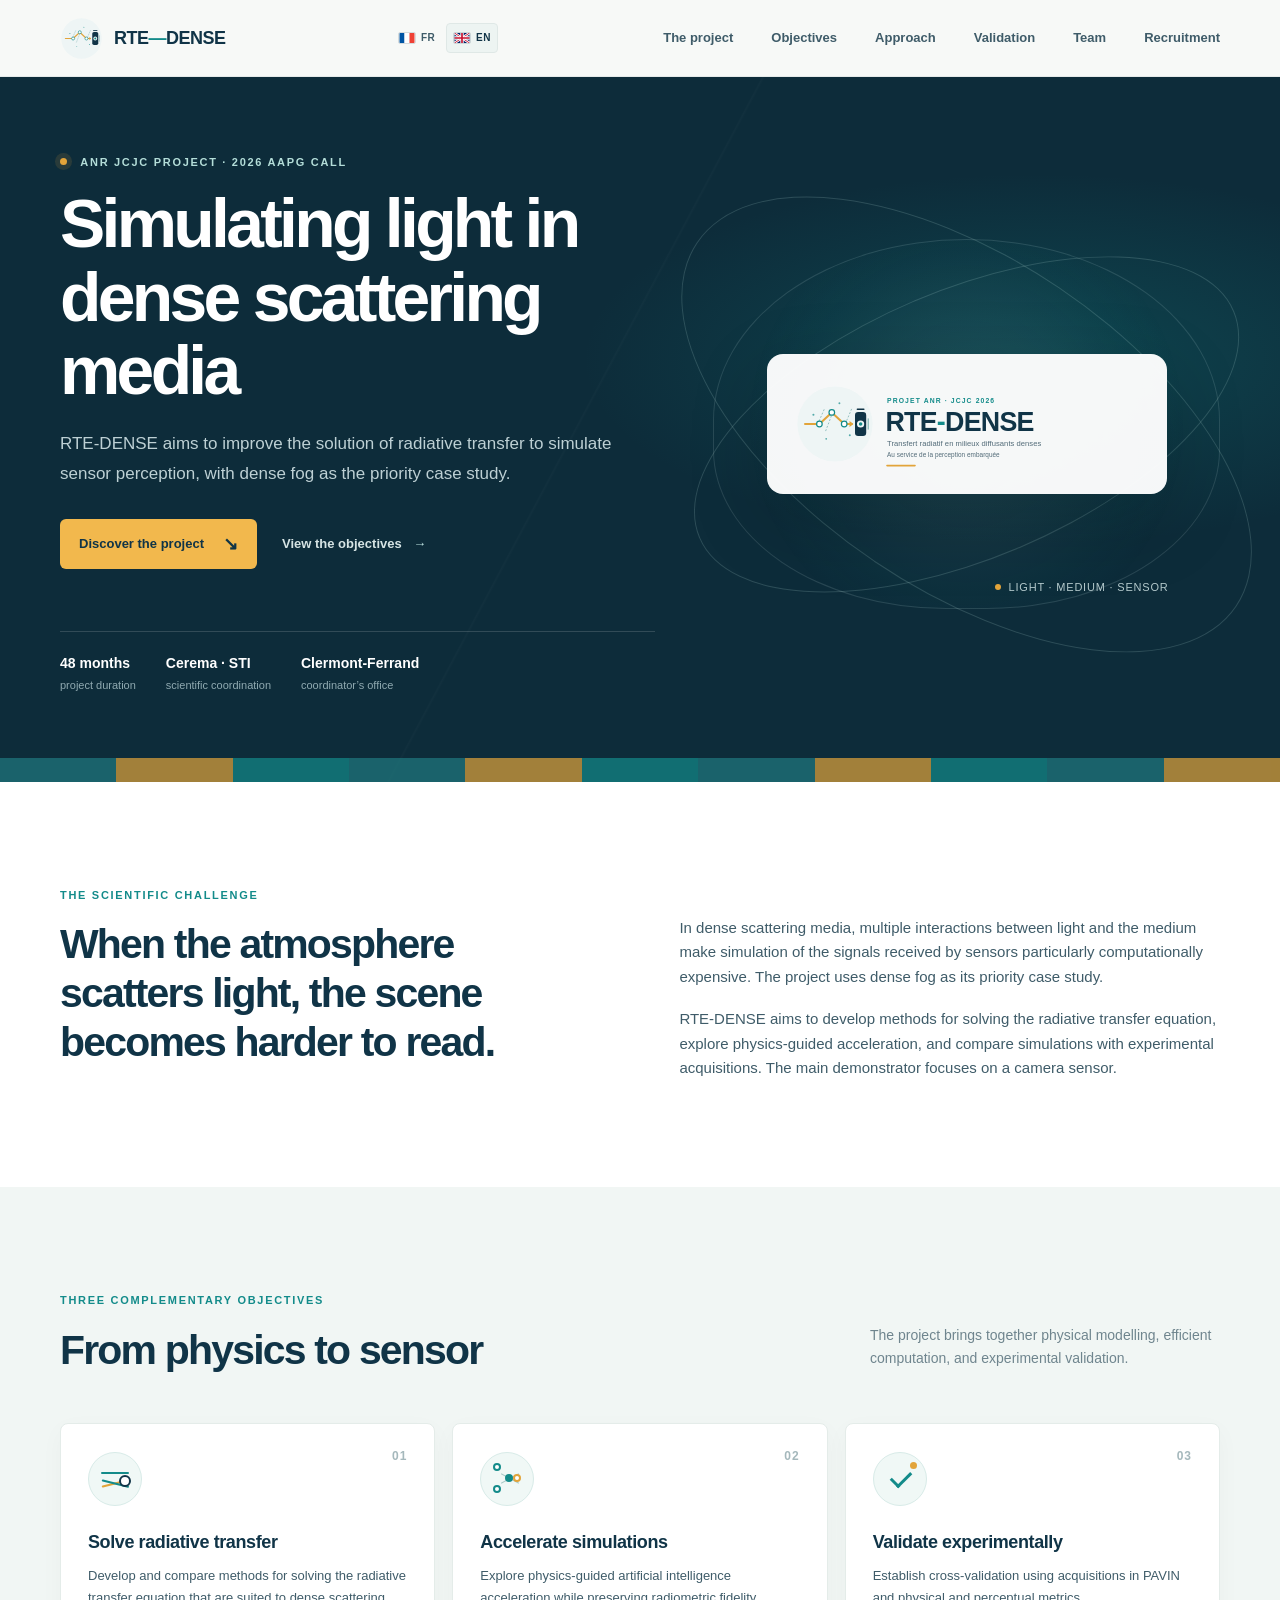
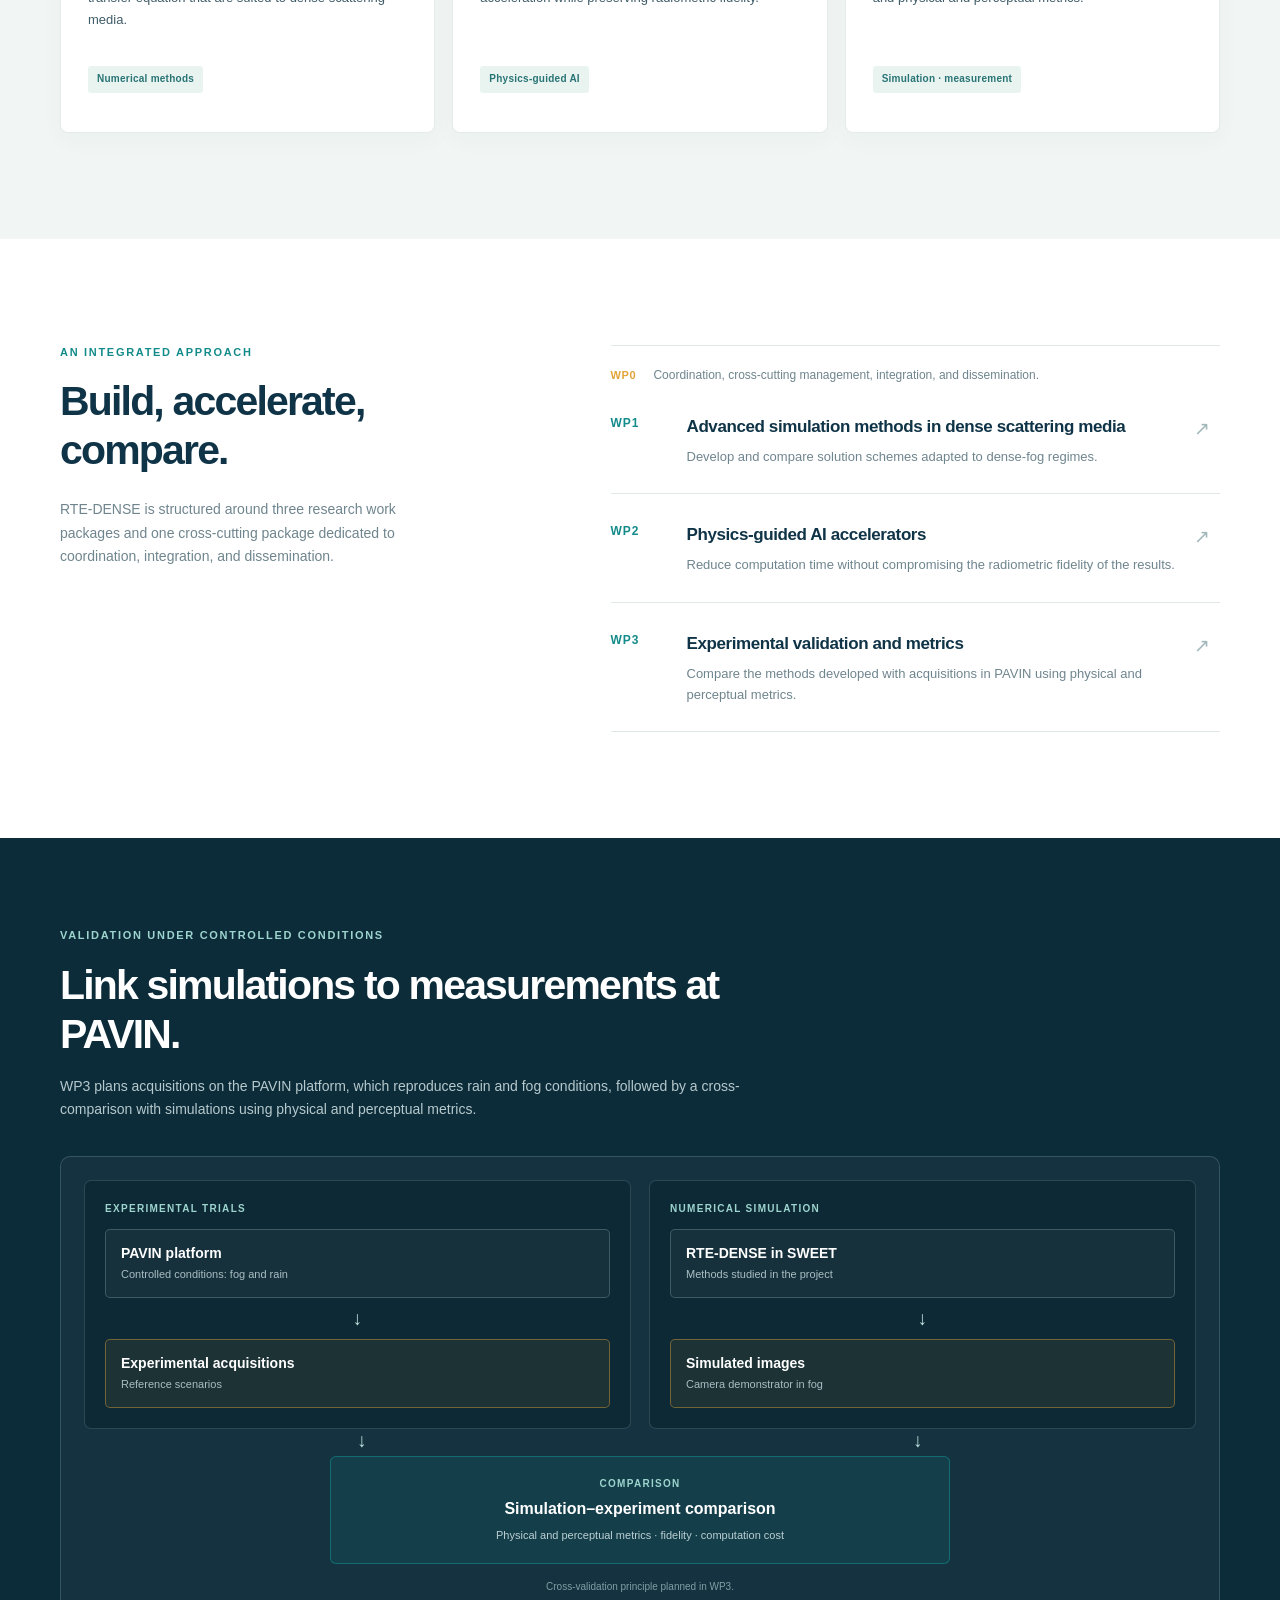
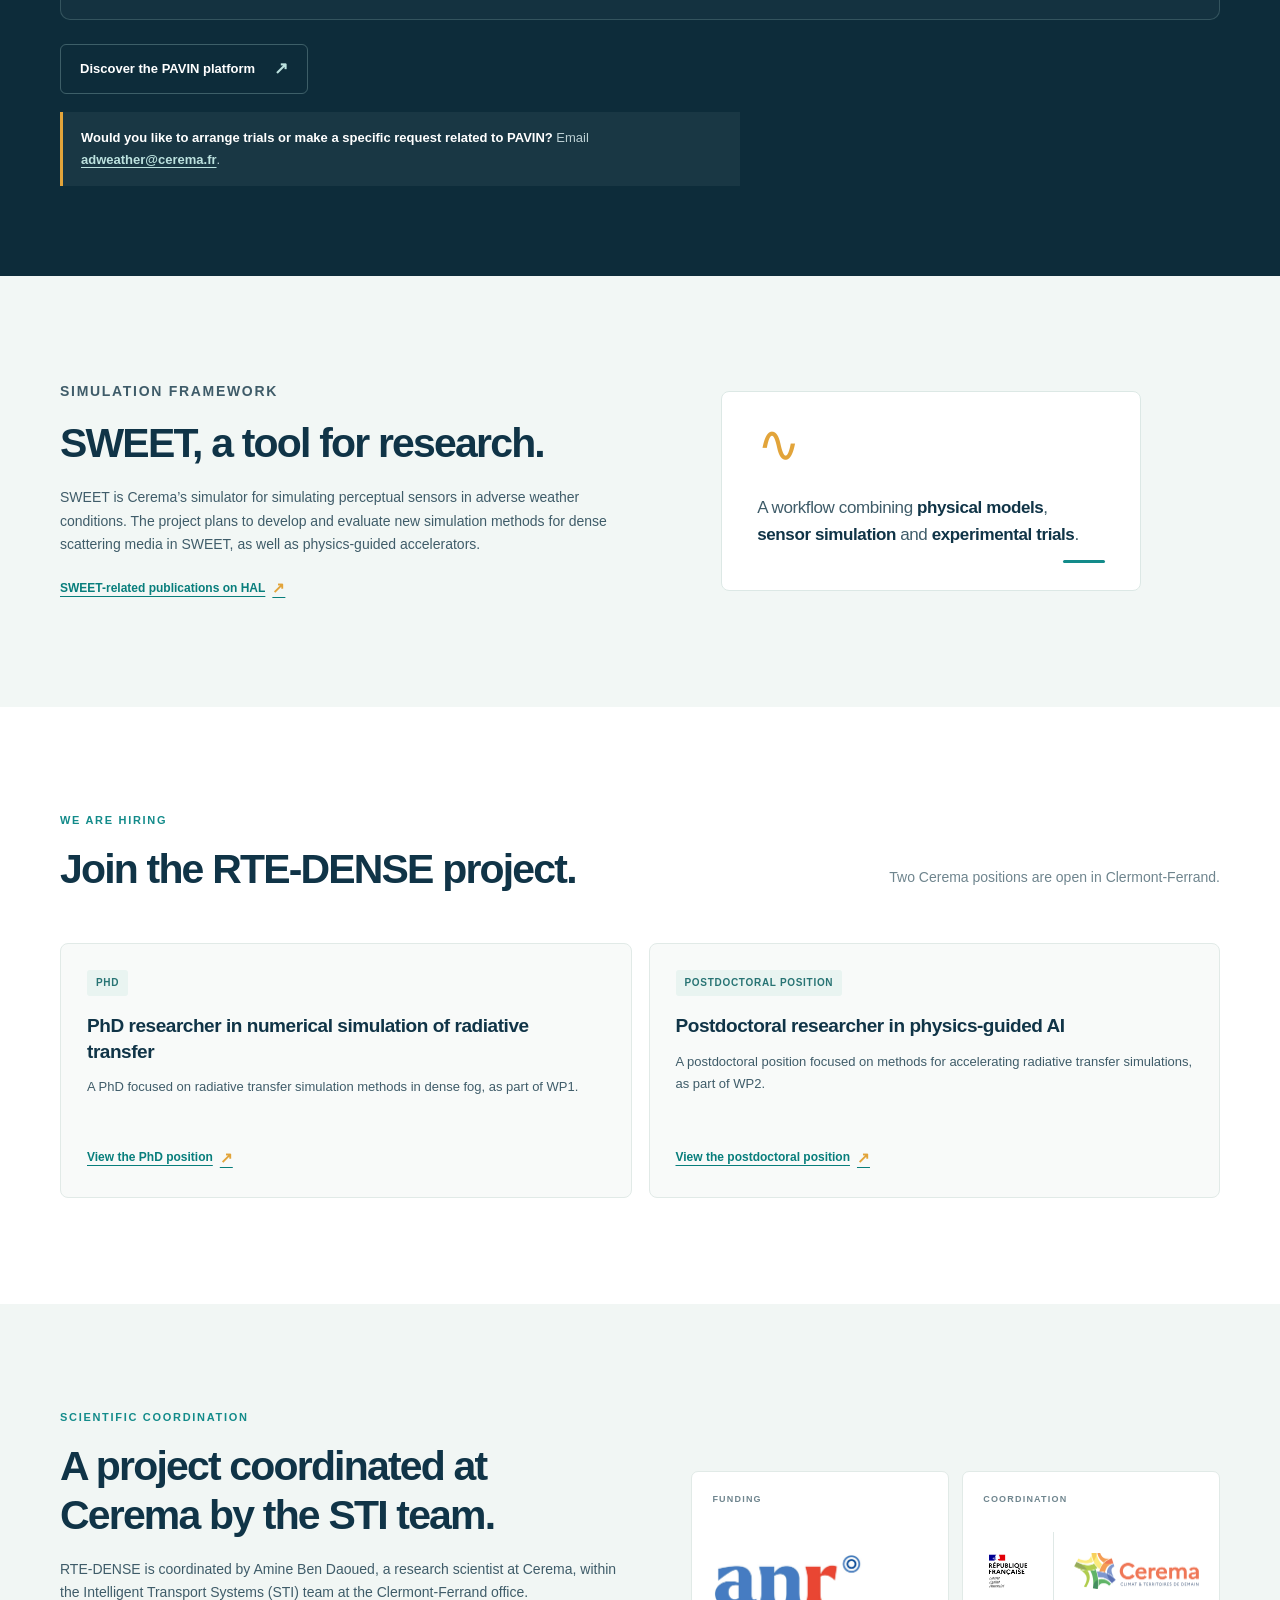
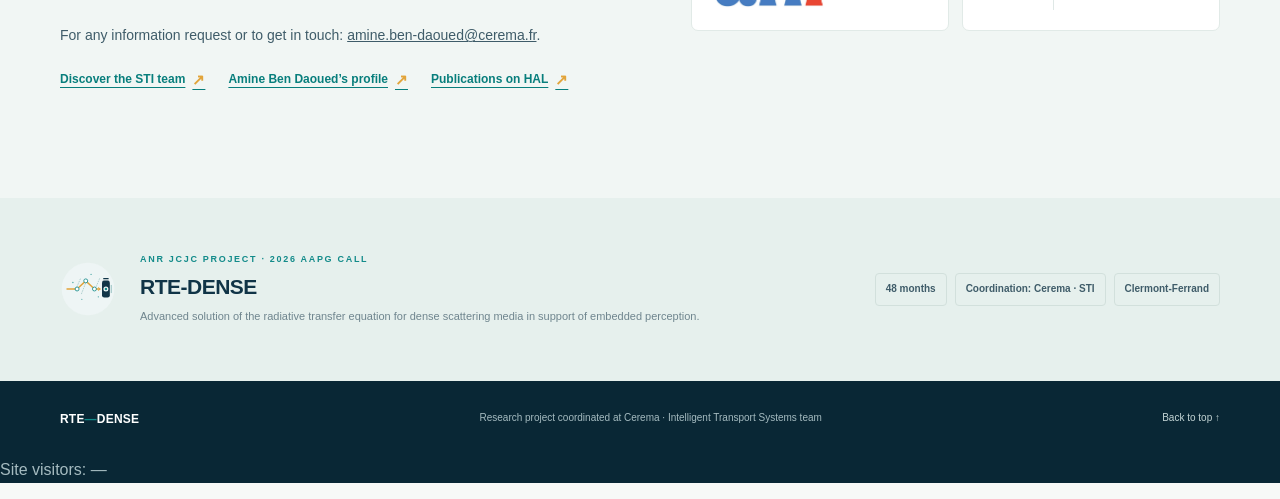
==== index.en.html @ efca54fa "count visits" ====
<!doctype html>
<html lang="en">
  <head>
    <meta charset="utf-8">
    <meta name="viewport" content="width=device-width, initial-scale=1">
    <meta name="theme-color" content="#103447">
    <meta name="description" content="RTE-DENSE studies advanced methods for solving radiative transfer in dense scattering media, with a demonstrator focused on the camera in fog and validation on PAVIN.">
    <title>RTE-DENSE — Radiative transfer and embedded perception</title>
    <link rel="icon" type="image/svg+xml" href="assets/RTE-DENSE-icon.svg">
    <link rel="stylesheet" href="styles.css">
  </head>
  <body>
    <a class="skip-link" href="#contenu">Skip to content</a>

    <header class="site-header">
      <div class="wrap header-inner">
        <a class="brand" href="#accueil" aria-label="RTE-DENSE, home">
          <img src="assets/RTE-DENSE-icon.svg" alt="" width="48" height="48">
          <span>RTE<span class="brand-dash">—</span>DENSE</span>
        </a>
        <div class="language-switch" aria-label="Language selection">
          <a class="language-option" href="index.html" lang="fr" aria-label="French">
            <svg class="language-flag" viewBox="0 0 18 12" aria-hidden="true" focusable="false"><rect width="6" height="12" fill="#0055a4"/><rect x="6" width="6" height="12" fill="#fff"/><rect x="12" width="6" height="12" fill="#ef4135"/></svg>
            <span>FR</span>
          </a>
          <a class="language-option" href="index.en.html" lang="en" aria-current="page" aria-label="English">
            <svg class="language-flag" viewBox="0 0 18 12" aria-hidden="true" focusable="false"><rect width="18" height="12" fill="#012169"/><path d="M0 0 18 12M18 0 0 12" stroke="#fff" stroke-width="3"/><path d="M0 0 18 12M18 0 0 12" stroke="#c8102e" stroke-width="1.1"/><path d="M9 0v12M0 6h18" stroke="#fff" stroke-width="4"/><path d="M9 0v12M0 6h18" stroke="#c8102e" stroke-width="2"/></svg>
            <span>EN</span>
          </a>
        </div>
        <nav aria-label="Main navigation">
          <a href="#enjeu">The project</a>
          <a href="#objectifs">Objectives</a>
          <a href="#approche">Approach</a>
          <a href="#validation">Validation</a>
          <a href="#equipe">Team</a>
          <a href="#recrutement">Recruitment</a>
        </nav>
      </div>
    </header>

    <main id="contenu">
      <section class="hero" id="accueil">
        <div class="wrap hero-grid">
          <div class="hero-copy">
            <p class="eyebrow"><span class="eyebrow-dot"></span> ANR JCJC project · 2026 AAPG call</p>
            <h1>Simulating light in dense scattering media</h1>
            <p class="hero-lede">RTE-DENSE aims to improve the solution of radiative transfer to simulate sensor perception, with dense fog as the priority case study.</p>
            <div class="hero-actions">
              <a class="button button-primary" href="#enjeu">Discover the project <span aria-hidden="true">↘</span></a>
              <a class="text-link" href="#objectifs">View the objectives <span aria-hidden="true">→</span></a>
            </div>
        <div class="facts" aria-label="Project facts">
              <div><strong>48 months</strong><span>project duration</span></div>
              <div><strong>Cerema · STI</strong><span>scientific coordination</span></div>
              <div><strong>Clermont-Ferrand</strong><span>coordinator’s office</span></div>
            </div>
          </div>
          <div class="hero-art" aria-label="Illustration of light transfer through a scattering medium to a sensor">
            <div class="art-orbit orbit-one"></div>
            <div class="art-orbit orbit-two"></div>
            <img src="assets/RTE-DENSE-logo.svg" alt="RTE-DENSE — radiative transfer in dense scattering media for embedded perception">
            <p class="art-caption"><span></span> Light · medium · sensor</p>
          </div>
        </div>
        <div class="hero-bottom" aria-hidden="true"><span></span><span></span><span></span><span></span><span></span><span></span><span></span><span></span><span></span><span></span><span></span></div>
      </section>

      <section class="section intro-section" id="enjeu">
        <div class="wrap intro-grid">
          <div>
            <p class="section-kicker">The scientific challenge</p>
            <h2>When the atmosphere scatters light, the scene becomes harder to read.</h2>
          </div>
          <div class="intro-copy">
            <p>In dense scattering media, multiple interactions between light and the medium make simulation of the signals received by sensors particularly computationally expensive. The project uses dense fog as its priority case study.</p>
            <p>RTE-DENSE aims to develop methods for solving the radiative transfer equation, explore physics-guided acceleration, and compare simulations with experimental acquisitions. The main demonstrator focuses on a camera sensor.</p>
          </div>
        </div>
      </section>

      <section class="section objectives-section" id="objectifs">
        <div class="wrap">
          <div class="section-heading">
            <div>
              <p class="section-kicker">Three complementary objectives</p>
              <h2>From physics to sensor</h2>
            </div>
            <p>The project brings together physical modelling, efficient computation, and experimental validation.</p>
          </div>
          <div class="objective-grid">
            <article class="objective-card">
              <span class="card-index">01</span>
              <div class="card-icon icon-rays" aria-hidden="true"><i></i><i></i><i></i></div>
              <h3>Solve radiative transfer</h3>
              <p>Develop and compare methods for solving the radiative transfer equation that are suited to dense scattering media.</p>
              <span class="card-tag">Numerical methods</span>
            </article>
            <article class="objective-card">
              <span class="card-index">02</span>
              <div class="card-icon icon-network" aria-hidden="true"><i></i><i></i><i></i><i></i></div>
              <h3>Accelerate simulations</h3>
              <p>Explore physics-guided artificial intelligence acceleration while preserving radiometric fidelity.</p>
              <span class="card-tag">Physics-guided AI</span>
            </article>
            <article class="objective-card">
              <span class="card-index">03</span>
              <div class="card-icon icon-check" aria-hidden="true"><i></i><i></i></div>
              <h3>Validate experimentally</h3>
              <p>Establish cross-validation using acquisitions in PAVIN and physical and perceptual metrics.</p>
              <span class="card-tag">Simulation · measurement</span>
            </article>
          </div>
        </div>
      </section>

      <section class="section approach-section" id="approche">
        <div class="wrap approach-grid">
          <div class="approach-heading">
            <p class="section-kicker">An integrated approach</p>
            <h2>Build, accelerate, compare.</h2>
            <p>RTE-DENSE is structured around three research work packages and one cross-cutting package dedicated to coordination, integration, and dissemination.</p>
          </div>
          <div class="work-packages">
            <p class="cross-cutting"><span>WP0</span> Coordination, cross-cutting management, integration, and dissemination.</p>
            <article class="work-row">
              <span class="wp-number">WP1</span>
              <div><h3>Advanced simulation methods in dense scattering media</h3><p>Develop and compare solution schemes adapted to dense-fog regimes.</p></div>
              <span class="row-arrow" aria-hidden="true">↗</span>
            </article>
            <article class="work-row">
              <span class="wp-number">WP2</span>
              <div><h3>Physics-guided AI accelerators</h3><p>Reduce computation time without compromising the radiometric fidelity of the results.</p></div>
              <span class="row-arrow" aria-hidden="true">↗</span>
            </article>
            <article class="work-row">
              <span class="wp-number">WP3</span>
              <div><h3>Experimental validation and metrics</h3><p>Compare the methods developed with acquisitions in PAVIN using physical and perceptual metrics.</p></div>
              <span class="row-arrow" aria-hidden="true">↗</span>
            </article>
          </div>
        </div>
      </section>

      <section class="validation-section" id="validation">
        <div class="wrap validation-inner">
          <div class="validation-intro">
            <p class="section-kicker section-kicker-light">Validation under controlled conditions</p>
            <h2>Link simulations to measurements at PAVIN.</h2>
            <p>WP3 plans acquisitions on the PAVIN platform, which reproduces rain and fog conditions, followed by a cross-comparison with simulations using physical and perceptual metrics.</p>
          </div>

          <figure class="validation-diagram" aria-labelledby="validation-diagram-caption">
            <div class="validation-lanes">
              <article class="validation-lane">
                <span class="lane-label">Experimental trials</span>
                <div class="flow-node"><strong>PAVIN platform</strong><span>Controlled conditions: fog and rain</span></div>
                <span class="flow-arrow" aria-hidden="true">↓</span>
                <div class="flow-node flow-node-output"><strong>Experimental acquisitions</strong><span>Reference scenarios</span></div>
              </article>
              <article class="validation-lane">
                <span class="lane-label">Numerical simulation</span>
                <div class="flow-node"><strong>RTE-DENSE in SWEET</strong><span>Methods studied in the project</span></div>
                <span class="flow-arrow" aria-hidden="true">↓</span>
                <div class="flow-node flow-node-output"><strong>Simulated images</strong><span>Camera demonstrator in fog</span></div>
              </article>
            </div>
            <div class="validation-merge" aria-hidden="true"><span>↓</span><span>↓</span></div>
            <div class="validation-result">
              <span class="result-kicker">Comparison</span>
              <strong>Simulation–experiment comparison</strong>
              <span>Physical and perceptual metrics · fidelity · computation cost</span>
            </div>
            <figcaption id="validation-diagram-caption">Cross-validation principle planned in WP3.</figcaption>
          </figure>

          <a class="button validation-link" href="https://www.cerema.fr/fr/evenements/plateforme-pavin-meteo-extreme" target="_blank" rel="noreferrer">Discover the PAVIN platform <span aria-hidden="true">↗</span></a>
          <p class="pavin-contact"><strong>Would you like to arrange trials or make a specific request related to PAVIN?</strong> Email <a href="mailto:adweather@cerema.fr">adweather@cerema.fr</a>.</p>
        </div>
      </section>

      <section class="section platform-section">
        <div class="wrap platform-grid">
          <div class="platform-copy">
            <p class="section-kicker">Simulation framework</p>
            <h2>SWEET, a tool for research.</h2>
            <p>SWEET is Cerema’s simulator for simulating perceptual sensors in adverse weather conditions. The project plans to develop and evaluate new simulation methods for dense scattering media in SWEET, as well as physics-guided accelerators.</p>
            <a class="resource-link" href="https://cv.hal.science/researchercerema" target="_blank" rel="noreferrer">SWEET-related publications on HAL <span aria-hidden="true">↗</span></a>
          </div>
          <div class="platform-note">
            <span class="note-symbol" aria-hidden="true">∿</span>
            <p>A workflow combining <strong>physical models</strong>, <strong>sensor simulation</strong> and <strong>experimental trials</strong>.</p>
            <span class="note-line"></span>
          </div>
        </div>
      </section>

      <section class="section recruitment-section" id="recrutement">
        <div class="wrap">
          <div class="section-heading">
            <div>
              <p class="section-kicker">We are hiring</p>
              <h2>Join the RTE-DENSE project.</h2>
            </div>
            <p>Two Cerema positions are open in Clermont-Ferrand.</p>
          </div>
          <div class="job-grid">
            <article class="job-card">
              <span class="job-type">PhD</span>
              <h3>PhD researcher in numerical simulation of radiative transfer</h3>
              <p>A PhD focused on radiative transfer simulation methods in dense fog, as part of WP1.</p>
              <a class="resource-link" href="https://recrutement.ecologie.gouv.fr/offres-demploi/2026-2446959" target="_blank" rel="noreferrer">View the PhD position <span aria-hidden="true">↗</span></a>
            </article>
            <article class="job-card">
              <span class="job-type">Postdoctoral position</span>
              <h3>Postdoctoral researcher in physics-guided AI</h3>
              <p>A postdoctoral position focused on methods for accelerating radiative transfer simulations, as part of WP2.</p>
              <a class="resource-link" href="https://recrutement.ecologie.gouv.fr/offres-demploi/2026-2446952" target="_blank" rel="noreferrer">View the postdoctoral position <span aria-hidden="true">↗</span></a>
            </article>
          </div>
        </div>
      </section>

      <section class="section team-section" id="equipe">
        <div class="wrap team-grid">
          <div class="team-copy">
            <p class="section-kicker">Scientific coordination</p>
            <h2>A project coordinated at Cerema by the STI team.</h2>
            <p>RTE-DENSE is coordinated by Amine Ben Daoued, a research scientist at Cerema, within the Intelligent Transport Systems (STI) team at the Clermont-Ferrand office.</p>
            <p class="coordinator-contact">For any information request or to get in touch: <a href="mailto:amine.ben-daoued@cerema.fr">amine.ben-daoued@cerema.fr</a>.</p>
            <div class="team-links">
              <a class="resource-link" href="https://www.cerema.fr/fr/innovation-recherche/recherche/equipes/sti-systemes-transports-intelligents-infrastructure-demain" target="_blank" rel="noreferrer">Discover the STI team <span aria-hidden="true">↗</span></a>
              <a class="resource-link" href="https://www.cerema.fr/fr/innovation-recherche/recherche/equipes/membre/amine-ben-daoued" target="_blank" rel="noreferrer">Amine Ben Daoued’s profile <span aria-hidden="true">↗</span></a>
              <a class="resource-link" href="https://cv.hal.science/researchercerema" target="_blank" rel="noreferrer">Publications on HAL <span aria-hidden="true">↗</span></a>
            </div>
          </div>
          <div class="partner-logos" aria-label="Organizations involved in the project">
            <div class="partner-card">
              <span class="partner-label">Funding</span>
              <div class="anr-lockup">
                <img src="assets/ANR-logo-2021-sigle.jpg" alt="ANR, French National Research Agency" loading="lazy">
              </div>
            </div>
            <div class="partner-card">
              <span class="partner-label">Coordination</span>
              <a class="cerema-lockup" href="https://www.cerema.fr/fr/innovation-recherche/recherche/equipes/sti-systemes-transports-intelligents-infrastructure-demain" target="_blank" rel="noreferrer" aria-label="Cerema and the French Republic — STI team">
                <img class="republique-logo" src="assets/republique_francaise.png" alt="French Republic" loading="lazy">
                <span class="logo-divider" aria-hidden="true"></span>
                <img class="cerema-logo" src="assets/cerema_horizontal.png" alt="Cerema — Climate & territories of tomorrow" loading="lazy">
              </a>
            </div>
          </div>
        </div>
      </section>

      <section class="closing-section">
        <div class="wrap closing-inner">
          <img src="assets/RTE-DENSE-icon.svg" alt="" width="56" height="56">
          <div><p class="section-kicker">ANR JCJC project · 2026 AAPG call</p><h2>RTE-DENSE</h2><p>Advanced solution of the radiative transfer equation for dense scattering media in support of embedded perception.</p></div>
          <div class="closing-meta"><span>48 months</span><span>Coordination: Cerema · STI</span><span>Clermont-Ferrand</span></div>
        </div>
      </section>
    </main>

    <footer class="site-footer">
      <div class="wrap footer-inner">
        <a class="footer-brand" href="#accueil">RTE<span>—</span>DENSE</a>
        <p>Research project coordinated at Cerema · Intelligent Transport Systems team</p>
        <a href="#accueil" class="back-top">Back to top ↑</a>
      </div>
      <p class="visitor-count">Site visitors: <span id="visitor-count" aria-live="polite">—</span></p>
    </footer>
    <script data-goatcounter="https://rte-dense-cerema.goatcounter.com/count" async src="https://gc.zgo.at/count.js"></script>
    <script>
      fetch("https://rte-dense-cerema.goatcounter.com/counter/TOTAL.json")
        .then((response) => response.json())
        .then((data) => { document.getElementById("visitor-count").textContent = data.count; })
        .catch(() => {});
    </script>
  </body>
</html>
---- styles.css ----
:root {
  color-scheme: light;
  --ink: #103447;
  --ink-soft: #3f5c69;
  --muted: #6f858e;
  --teal: #138b8a;
  --teal-light: #bce2df;
  --gold: #e2a43a;
  --paper: #f7f9f7;
  --white: #fff;
  --line: #dfe8e6;
  --night: #0d2c3a;
  --night-soft: #143d4a;
  --font-body: Inter, 'Aptos', 'Segoe UI', Arial, sans-serif;
  --font-display: Inter, 'Aptos', 'Segoe UI', Arial, sans-serif;
}

* { box-sizing: border-box; }
html { scroll-behavior: smooth; scroll-padding-top: 86px; }
body { margin: 0; color: var(--ink); background: var(--paper); font: 16px/1.65 var(--font-body); -webkit-font-smoothing: antialiased; }
img { display: block; max-width: 100%; }
a { color: inherit; }
.wrap { width: min(1160px, calc(100% - 48px)); margin-inline: auto; }
.skip-link { position: absolute; z-index: 20; top: 8px; left: 8px; padding: 10px 14px; color: var(--white); background: var(--ink); border-radius: 6px; transform: translateY(-150%); }
.skip-link:focus { transform: translateY(0); }

.site-header { position: sticky; z-index: 10; top: 0; background: rgb(247 249 247 / 94%); border-bottom: 1px solid rgb(16 52 71 / 8%); backdrop-filter: blur(14px); }
.header-inner { min-height: 76px; display: flex; align-items: center; justify-content: space-between; gap: 32px; }
.brand { display: inline-flex; align-items: center; gap: 11px; color: var(--ink); text-decoration: none; font: 800 18px/1 var(--font-display); letter-spacing: -.5px; }
.brand img { width: 43px; height: 43px; }
.brand-dash, .footer-brand span { color: var(--teal); }
.language-switch { display: flex; flex: 0 0 auto; align-items: center; gap: 4px; }
.language-option { display: inline-flex; min-height: 30px; align-items: center; gap: 5px; padding: 4px 6px; border: 1px solid transparent; border-radius: 4px; color: var(--ink-soft); text-decoration: none; }
.language-option span { font-size: 10px; font-weight: 800; letter-spacing: .4px; line-height: 1; }
.language-flag { width: 18px; height: 12px; flex: 0 0 auto; border: 1px solid rgb(16 52 71 / 15%); border-radius: 2px; }
.language-option[aria-current="page"] { border-color: #dfe8e6; color: var(--ink); background: #edf4f2; }
.language-option:hover, .language-option:focus-visible { border-color: #b6d5d0; color: #087e7c; }
.site-header nav { display: flex; min-width: 0; align-items: center; gap: clamp(18px, 3vw, 38px); }
.site-header nav a { color: var(--ink-soft); text-decoration: none; font-size: 13px; font-weight: 600; transition: color .18s ease; }
.site-header nav a:hover, .site-header nav a:focus-visible { color: var(--teal); }

.hero { position: relative; overflow: hidden; color: var(--white); background: var(--night); isolation: isolate; }
.hero::before { position: absolute; z-index: -1; inset: 0; content: ''; background: radial-gradient(ellipse at 81% 40%, rgb(19 139 138 / 27%), transparent 31%), linear-gradient(118deg, transparent 46%, rgb(255 255 255 / 2%) 46.1%, transparent 46.25%); }
.hero-grid { display: grid; grid-template-columns: minmax(0, 1.08fr) minmax(330px, .92fr); align-items: center; gap: 58px; min-height: 610px; padding-block: 78px 88px; }
.hero-copy { max-width: 650px; }
.eyebrow, .section-kicker { margin: 0 0 17px; color: var(--teal); font-size: 11px; font-weight: 700; letter-spacing: 1.7px; line-height: 1.4; text-transform: uppercase; }
.hero .eyebrow { color: #b4ded9; }
.eyebrow-dot { display: inline-block; width: 7px; height: 7px; margin: 0 9px 1px 0; border-radius: 50%; background: var(--gold); box-shadow: 0 0 0 5px rgb(226 164 58 / 13%); }
h1, h2, h3, p { margin-top: 0; }
h1, h2, h3 { font-family: var(--font-display); }
.hero h1 { max-width: 720px; margin-bottom: 22px; font-size: clamp(42px, 5.3vw, 68px); font-weight: 600; letter-spacing: -3.7px; line-height: 1.08; }
.hero-lede { max-width: 620px; margin-bottom: 30px; color: #bdd0d4; font-size: 17px; line-height: 1.75; }
.hero-actions { display: flex; align-items: center; flex-wrap: wrap; gap: 25px; }
.button { display: inline-flex; align-items: center; gap: 19px; min-height: 50px; padding: 0 19px; border-radius: 6px; text-decoration: none; font-size: 13px; font-weight: 700; transition: transform .2s ease, background .2s ease; }
.button:hover { transform: translateY(-2px); }
.button-primary { color: var(--ink); background: #f2b84d; }
.button-primary:hover { background: #f8c969; }
.button-primary span { font-size: 18px; line-height: 1; }
.text-link { color: #d6e4e4; text-decoration: none; font-size: 13px; font-weight: 600; }
.text-link span { margin-left: 8px; color: var(--teal-light); }
.text-link:hover { color: var(--white); }
.facts { display: flex; flex-wrap: wrap; gap: 30px; margin-top: 62px; padding-top: 22px; border-top: 1px solid rgb(255 255 255 / 15%); }
.facts div { display: grid; gap: 3px; }
.facts strong { color: var(--white); font: 700 14px/1.35 var(--font-display); }
.facts span { color: #90aab1; font-size: 11px; }
.hero-art { position: relative; display: grid; min-height: 370px; place-items: center; padding: 34px; border: 1px solid rgb(221 245 243 / 13%); border-radius: 50% 50% 46% 46% / 49% 49% 43% 43%; background: radial-gradient(circle at center, rgb(192 229 226 / 10%), rgb(19 139 138 / 4%) 56%, transparent 70%); }
.hero-art img { position: relative; z-index: 2; width: min(400px, 100%); padding: 20px; border-radius: 16px; background: rgb(255 255 255 / 96%); box-shadow: 0 25px 80px rgb(0 0 0 / 18%); }
.art-orbit { position: absolute; border: 1px solid rgb(188 226 223 / 18%); border-radius: 50%; transform: rotate(-23deg); }
.orbit-one { width: 115%; height: 73%; }
.orbit-two { width: 129%; height: 90%; transform: rotate(34deg); }
.art-caption { position: absolute; z-index: 2; right: 10%; bottom: 12px; display: flex; align-items: center; gap: 8px; margin: 0; color: #b4c9cc; font-size: 11px; letter-spacing: .8px; text-transform: uppercase; }
.art-caption span { width: 6px; height: 6px; border-radius: 50%; background: var(--gold); }
.hero-bottom { position: absolute; right: 0; bottom: 0; left: 0; display: flex; height: 24px; opacity: .7; }
.hero-bottom span { flex: 1; background: var(--teal); }
.hero-bottom span:nth-child(3n + 1) { background: #207a80; }
.hero-bottom span:nth-child(3n + 2) { background: #e2a43a; }

.section { padding-block: 106px; }
.intro-section { background: var(--white); }
.intro-grid { display: grid; grid-template-columns: minmax(0, .98fr) minmax(0, 1.02fr); gap: 100px; align-items: start; }
.intro-grid h2, .section-heading h2, .approach-heading h2, .validation-intro h2, .platform-copy h2, .team-copy h2 { margin-bottom: 0; font-size: clamp(30px, 3.2vw, 42px); font-weight: 600; letter-spacing: -1.8px; line-height: 1.2; }
.intro-copy { padding-top: 28px; color: var(--ink-soft); font-size: 15px; }
.intro-copy p { margin-bottom: 17px; }
.intro-copy p:last-child { margin-bottom: 0; }

.objectives-section { background: #f1f6f4; }
.section-heading { display: flex; align-items: end; justify-content: space-between; gap: 40px; margin-bottom: 48px; }
.section-heading > p { max-width: 350px; margin-bottom: 5px; color: var(--muted); font-size: 14px; }
.objective-grid { display: grid; grid-template-columns: repeat(3, 1fr); gap: 17px; }
.objective-card { position: relative; min-height: 310px; padding: 28px 27px 25px; border: 1px solid #e4ece9; border-radius: 8px; background: var(--white); box-shadow: 0 7px 24px rgb(16 52 71 / 3%); transition: transform .2s ease, box-shadow .2s ease; }
.objective-card:hover { transform: translateY(-4px); box-shadow: 0 15px 35px rgb(16 52 71 / 8%); }
.card-index { position: absolute; top: 26px; right: 27px; color: #a5b8bc; font: 700 12px/1 var(--font-display); letter-spacing: 1px; }
.card-icon { position: relative; width: 54px; height: 54px; margin-bottom: 24px; border: 1px solid #d8ebe8; border-radius: 50%; background: #f0f8f6; }
.icon-rays i { position: absolute; left: 12px; width: 28px; height: 2px; border-radius: 4px; background: var(--teal); transform-origin: right center; }
.icon-rays i:nth-child(1) { top: 19px; transform: rotate(0); }
.icon-rays i:nth-child(2) { top: 26px; transform: rotate(-14deg); background: var(--gold); }
.icon-rays i:nth-child(3) { top: 33px; transform: rotate(14deg); }
.icon-rays::after { position: absolute; top: 22px; right: 10px; width: 8px; height: 8px; border: 2px solid var(--ink); border-radius: 50%; background: white; content: ''; }
.icon-network i { position: absolute; z-index: 2; width: 8px; height: 8px; border: 2px solid var(--teal); border-radius: 50%; background: white; }
.icon-network i:nth-child(1) { top: 10px; left: 12px; }
.icon-network i:nth-child(2) { top: 32px; left: 12px; }
.icon-network i:nth-child(3) { top: 21px; right: 12px; border-color: var(--gold); }
.icon-network i:nth-child(4) { top: 21px; left: 24px; width: 8px; height: 8px; background: var(--teal); }
.icon-network::before, .icon-network::after { position: absolute; top: 25px; left: 19px; width: 20px; height: 1px; background: #a9c9c7; content: ''; transform: rotate(-28deg); }
.icon-network::after { transform: rotate(28deg); }
.icon-check i:first-child { position: absolute; top: 18px; left: 17px; width: 20px; height: 12px; border-bottom: 3px solid var(--teal); border-left: 3px solid var(--teal); transform: rotate(-45deg); }
.icon-check i:last-child { position: absolute; top: 9px; right: 9px; width: 7px; height: 7px; border-radius: 50%; background: var(--gold); }
.objective-card h3 { margin-bottom: 11px; font-size: 18px; font-weight: 700; letter-spacing: -.4px; line-height: 1.35; }
.objective-card p { min-height: 79px; margin-bottom: 20px; color: var(--ink-soft); font-size: 13px; line-height: 1.7; }
.card-tag { display: inline-block; padding: 5px 9px; border-radius: 3px; color: #287474; background: #e9f4f1; font-size: 10px; font-weight: 700; letter-spacing: .25px; }

.approach-section { background: var(--white); }
.approach-grid { display: grid; grid-template-columns: .85fr 1.15fr; gap: 100px; align-items: start; }
.approach-heading { position: sticky; top: 118px; }
.approach-heading > p:last-child { max-width: 370px; margin: 23px 0 0; color: var(--muted); font-size: 14px; }
.work-packages { border-top: 1px solid var(--line); }
.work-row { display: grid; grid-template-columns: 58px 1fr 26px; gap: 18px; align-items: start; padding: 27px 0 26px; border-bottom: 1px solid var(--line); }
.wp-number { padding-top: 3px; color: var(--teal); font: 800 12px/1.3 var(--font-display); letter-spacing: 1px; }
.work-row h3 { margin-bottom: 5px; font-size: 17px; font-weight: 700; letter-spacing: -.4px; }
.work-row p { max-width: 490px; margin: 0; color: var(--muted); font-size: 13px; line-height: 1.65; }
.row-arrow { color: #a2b7ba; font-size: 19px; }
.cross-cutting { display: flex; align-items: baseline; gap: 17px; margin: 20px 0 0; color: var(--muted); font-size: 12px; }
.cross-cutting span { color: var(--gold); font: 800 11px/1 var(--font-display); letter-spacing: .7px; }

.validation-section { overflow: hidden; color: var(--white); background: var(--night); }
.validation-inner { padding-block: 90px; }
.validation-intro { max-width: 780px; margin-bottom: 35px; }
.validation-intro h2 { max-width: 680px; margin-bottom: 16px; }
.validation-intro > p:last-child { max-width: 730px; margin-bottom: 0; color: #b6c9cd; font-size: 14px; }
.section-kicker-light { color: #9dd4ce; }
.validation-diagram { margin: 0; padding: 23px; border: 1px solid rgb(188 226 223 / 19%); border-radius: 10px; background: rgb(255 255 255 / 3%); }
.validation-lanes { display: grid; grid-template-columns: repeat(2, minmax(0, 1fr)); gap: 18px; }
.validation-lane { display: flex; flex-direction: column; align-items: stretch; gap: 11px; padding: 20px; border: 1px solid rgb(188 226 223 / 17%); border-radius: 7px; background: rgb(5 28 39 / 38%); }
.lane-label, .result-kicker { color: #9dd4ce; font-size: 10px; font-weight: 800; letter-spacing: 1.3px; text-transform: uppercase; }
.flow-node { display: grid; gap: 4px; min-height: 69px; align-content: center; padding: 13px 15px; border: 1px solid rgb(188 226 223 / 24%); border-radius: 5px; background: rgb(255 255 255 / 4%); }
.flow-node strong { color: var(--white); font: 700 14px/1.3 var(--font-display); }
.flow-node span { color: #a9bec3; font-size: 11px; line-height: 1.5; }
.flow-node-output { border-color: rgb(226 164 58 / 44%); background: rgb(226 164 58 / 7%); }
.flow-arrow { align-self: center; color: #bce2df; font: 700 19px/1 var(--font-display); }
.validation-merge { display: grid; grid-template-columns: repeat(2, minmax(0, 1fr)); margin: 2px 0 6px; color: #bce2df; font-size: 19px; line-height: 1; text-align: center; }
.validation-result { display: grid; gap: 6px; max-width: 620px; margin: 0 auto; padding: 19px 24px; border: 1px solid rgb(19 139 138 / 60%); border-radius: 6px; background: rgb(19 139 138 / 14%); text-align: center; }
.validation-result strong { color: var(--white); font: 700 16px/1.35 var(--font-display); }
.validation-result > span:last-child { color: #bdd0d4; font-size: 11px; }
.validation-diagram figcaption { margin-top: 15px; color: #819ea5; font-size: 10px; text-align: center; }
.validation-link { margin-top: 24px; color: var(--white); border: 1px solid rgb(188 226 223 / 28%); background: transparent; }
.validation-link:hover { background: rgb(255 255 255 / 8%); }
.validation-link span { color: #bce2df; font-size: 17px; }
.pavin-contact { max-width: 680px; margin: 18px 0 0; padding: 15px 18px; border-left: 3px solid var(--gold); color: #bdd0d4; background: rgb(255 255 255 / 5%); font-size: 13px; line-height: 1.7; }
.pavin-contact strong { color: var(--white); }
.pavin-contact a { color: #bce2df; font-weight: 700; text-underline-offset: 3px; overflow-wrap: anywhere; }

.platform-section { background: #f2f7f5; }
.platform-grid { display: grid; grid-template-columns: 1.05fr .95fr; gap: 110px; align-items: center; }
.platform-copy h2 { max-width: 540px; margin-bottom: 18px; }
.platform-copy > p { max-width: 600px; margin-bottom: 18px; color: var(--ink-soft); font-size: 14px; }
.resource-link { display: inline-flex; align-items: center; gap: 7px; color: #087e7c; font-size: 12px; font-weight: 700; text-decoration-thickness: 1px; text-underline-offset: 4px; }
.resource-link:hover, .resource-link:focus-visible { color: #075b5b; }
.resource-link span { color: var(--gold); font-size: 15px; }
.platform-note { position: relative; max-width: 420px; min-height: 200px; padding: 32px 35px 29px; border: 1px solid #dce8e5; border-radius: 8px; background: var(--white); }
.note-symbol { color: var(--gold); font: 400 52px/.8 Georgia, serif; }
.platform-note p { margin: 23px 0 0; color: var(--ink-soft); font: 500 17px/1.6 var(--font-display); letter-spacing: -.4px; }
.platform-note strong { color: var(--ink); font-weight: 700; }
.note-line { position: absolute; right: 35px; bottom: 27px; width: 42px; height: 3px; border-radius: 4px; background: var(--teal); }

.recruitment-section { background: var(--white); }
.job-grid { display: grid; grid-template-columns: repeat(2, minmax(0, 1fr)); gap: 17px; }
.job-card { display: flex; min-width: 0; min-height: 255px; flex-direction: column; align-items: flex-start; padding: 26px; border: 1px solid #e1eae7; border-radius: 8px; background: #f8faf9; }
.job-type { margin-bottom: 17px; padding: 5px 9px; border-radius: 3px; color: #287474; background: #e9f4f1; font-size: 10px; font-weight: 800; letter-spacing: .7px; text-transform: uppercase; }
.job-card h3 { max-width: 500px; margin-bottom: 12px; font-size: 19px; font-weight: 700; letter-spacing: -.45px; line-height: 1.35; }
.job-card p { max-width: 520px; margin-bottom: 20px; color: var(--ink-soft); font-size: 13px; line-height: 1.7; }
.job-card .resource-link { margin-top: auto; }

.team-section { background: #f1f6f4; }
.team-grid { display: grid; grid-template-columns: minmax(0, 1fr) minmax(0, .95fr); gap: 75px; align-items: center; }
.team-copy h2 { max-width: 560px; margin-bottom: 18px; }
.team-copy > p:not(.section-kicker) { max-width: 590px; margin-bottom: 20px; color: var(--ink-soft); font-size: 14px; }
.team-links { display: flex; flex-wrap: wrap; gap: 12px 23px; }
.partner-logos { display: grid; grid-template-columns: 1fr 1fr; gap: 13px; }
.partner-card { display: flex; min-width: 0; min-height: 160px; flex-direction: column; justify-content: space-between; gap: 18px; padding: 20px; border: 1px solid #e1eae7; border-radius: 7px; background: var(--white); }
.partner-label { color: var(--muted); font-size: 9px; font-weight: 800; letter-spacing: 1.2px; text-transform: uppercase; }
.anr-lockup { display: block; width: min(150px, 100%); }
.anr-lockup img { width: 100%; height: auto; }
.cerema-lockup { display: flex; min-height: 78px; align-items: center; justify-content: space-between; gap: 12px; text-decoration: none; }
.cerema-logo { width: min(172px, 58%); height: auto; }
.logo-divider { align-self: stretch; width: 1px; background: #dfe8e6; }
.republique-logo { width: min(68px, 23%); height: auto; }

.closing-section { padding-block: 55px; background: #e6f0ed; }
.closing-inner { display: grid; grid-template-columns: 56px 1fr auto; gap: 24px; align-items: center; }
.closing-inner img { width: 56px; height: 56px; }
.closing-inner .section-kicker { margin-bottom: 4px; font-size: 9px; }
.closing-inner h2 { margin-bottom: 3px; font-size: 21px; font-weight: 800; letter-spacing: -.5px; }
.closing-inner div > p:last-child { margin: 0; color: var(--muted); font-size: 11px; }
.closing-meta { display: flex; flex-wrap: wrap; justify-content: flex-end; gap: 8px; }
.closing-meta span { padding: 7px 10px; border: 1px solid #d2e0dc; border-radius: 4px; color: var(--ink-soft); font-size: 10px; font-weight: 600; }
.site-footer { color: #a5bbc0; background: #092735; }
.footer-inner { display: flex; min-height: 76px; align-items: center; justify-content: space-between; gap: 20px; }
.footer-brand { color: var(--white); text-decoration: none; font: 800 12px/1 var(--font-display); letter-spacing: .2px; }
.footer-inner p { margin: 0; font-size: 10px; }
.back-top { color: #c3d4d4; text-decoration: none; font-size: 10px; }
.back-top:hover { color: var(--white); }

@media (max-width: 940px) {
  .hero-grid { grid-template-columns: 1fr .75fr; gap: 30px; min-height: auto; }
  .hero-art { min-height: 300px; padding: 22px; }
  .hero-art img { padding: 13px; }
  .intro-grid, .approach-grid, .platform-grid { gap: 56px; }
  .team-grid { gap: 42px; }
  .objective-card { padding-inline: 22px; }
  .closing-inner { grid-template-columns: 50px 1fr; }
  .closing-meta { grid-column: 2; justify-content: flex-start; }
}

@media (max-width: 700px) {
  html { scroll-padding-top: 112px; }
  .wrap { width: min(100% - 36px, 560px); }
  .header-inner { min-height: 68px; flex-wrap: wrap; justify-content: flex-start; gap: 5px 10px; padding-block: 8px; }
  .brand { gap: 8px; font-size: 15px; }
  .brand img { width: 36px; height: 36px; }
  .site-header nav { flex: 1 0 100%; justify-content: flex-start; gap: 5px 16px; overflow: visible; flex-wrap: wrap; }
  .site-header nav a { flex: 0 0 auto; font-size: 11px; line-height: 1.8; }
  .hero-grid { grid-template-columns: 1fr; gap: 45px; padding-block: 66px 72px; }
  .hero h1 { font-size: clamp(42px, 11vw, 60px); letter-spacing: -2.8px; }
  .hero-lede { font-size: 15px; }
  .facts { gap: 20px 26px; margin-top: 43px; }
  .hero-art { width: min(100%, 460px); min-height: 290px; margin-inline: auto; }
  .hero-art img { width: min(360px, 100%); }
  .section { padding-block: 74px; }
  .intro-grid, .approach-grid, .platform-grid, .team-grid { grid-template-columns: 1fr; gap: 26px; }
  .intro-grid h2, .section-heading h2, .approach-heading h2, .validation-intro h2, .platform-copy h2, .team-copy h2 { font-size: 32px; letter-spacing: -1.4px; }
  .intro-copy { padding-top: 0; }
  .section-heading { display: block; margin-bottom: 31px; }
  .section-heading > p { margin-top: 16px; }
  .objective-grid { grid-template-columns: 1fr; gap: 13px; }
  .objective-card { min-height: auto; padding: 23px; }
  .objective-card p { min-height: auto; }
  .job-grid { grid-template-columns: 1fr; gap: 12px; }
  .job-card { min-height: 0; padding: 22px; }
  .approach-heading { position: static; }
  .approach-heading > p:last-child { margin-top: 16px; }
  .work-row { grid-template-columns: 46px 1fr 20px; gap: 12px; padding-block: 22px; }
  .validation-inner { padding-block: 67px; }
  .validation-diagram { padding: 12px; }
  .validation-lanes { grid-template-columns: 1fr; gap: 12px; }
  .validation-lane { padding: 16px; }
  .validation-merge span:nth-child(2) { display: none; }
  .validation-result { padding: 17px 15px; }
  .platform-note { max-width: none; }
  .partner-logos { grid-template-columns: 1fr; gap: 10px; }
  .partner-card { min-height: 138px; padding: 14px; }
  .anr-lockup { width: min(130px, 100%); }
  .cerema-lockup { gap: 8px; }
  .cerema-logo { width: min(132px, 57%); }
  .republique-logo { width: min(55px, 24%); }
  .team-links { display: grid; justify-items: start; gap: 11px; }
  .closing-section { padding-block: 36px; }
  .closing-inner { grid-template-columns: 45px 1fr; gap: 15px; }
  .closing-inner img { width: 45px; height: 45px; }
  .closing-meta { grid-column: 1 / -1; }
  .footer-inner { min-height: auto; flex-wrap: wrap; padding-block: 20px; }
  .footer-inner p { order: 3; flex-basis: 100%; }
}

@media (max-width: 390px) {
  html { scroll-padding-top: 118px; }
  .site-header nav { gap: 4px 12px; }
  .site-header nav a { font-size: 10px; }
  .facts { gap: 15px; }
  .facts div { min-width: 42%; }
  .hero-actions { gap: 17px; }
}

@media (prefers-reduced-motion: reduce) {
  *, *::before, *::after { scroll-behavior: auto !important; transition-duration: .01ms !important; }
}
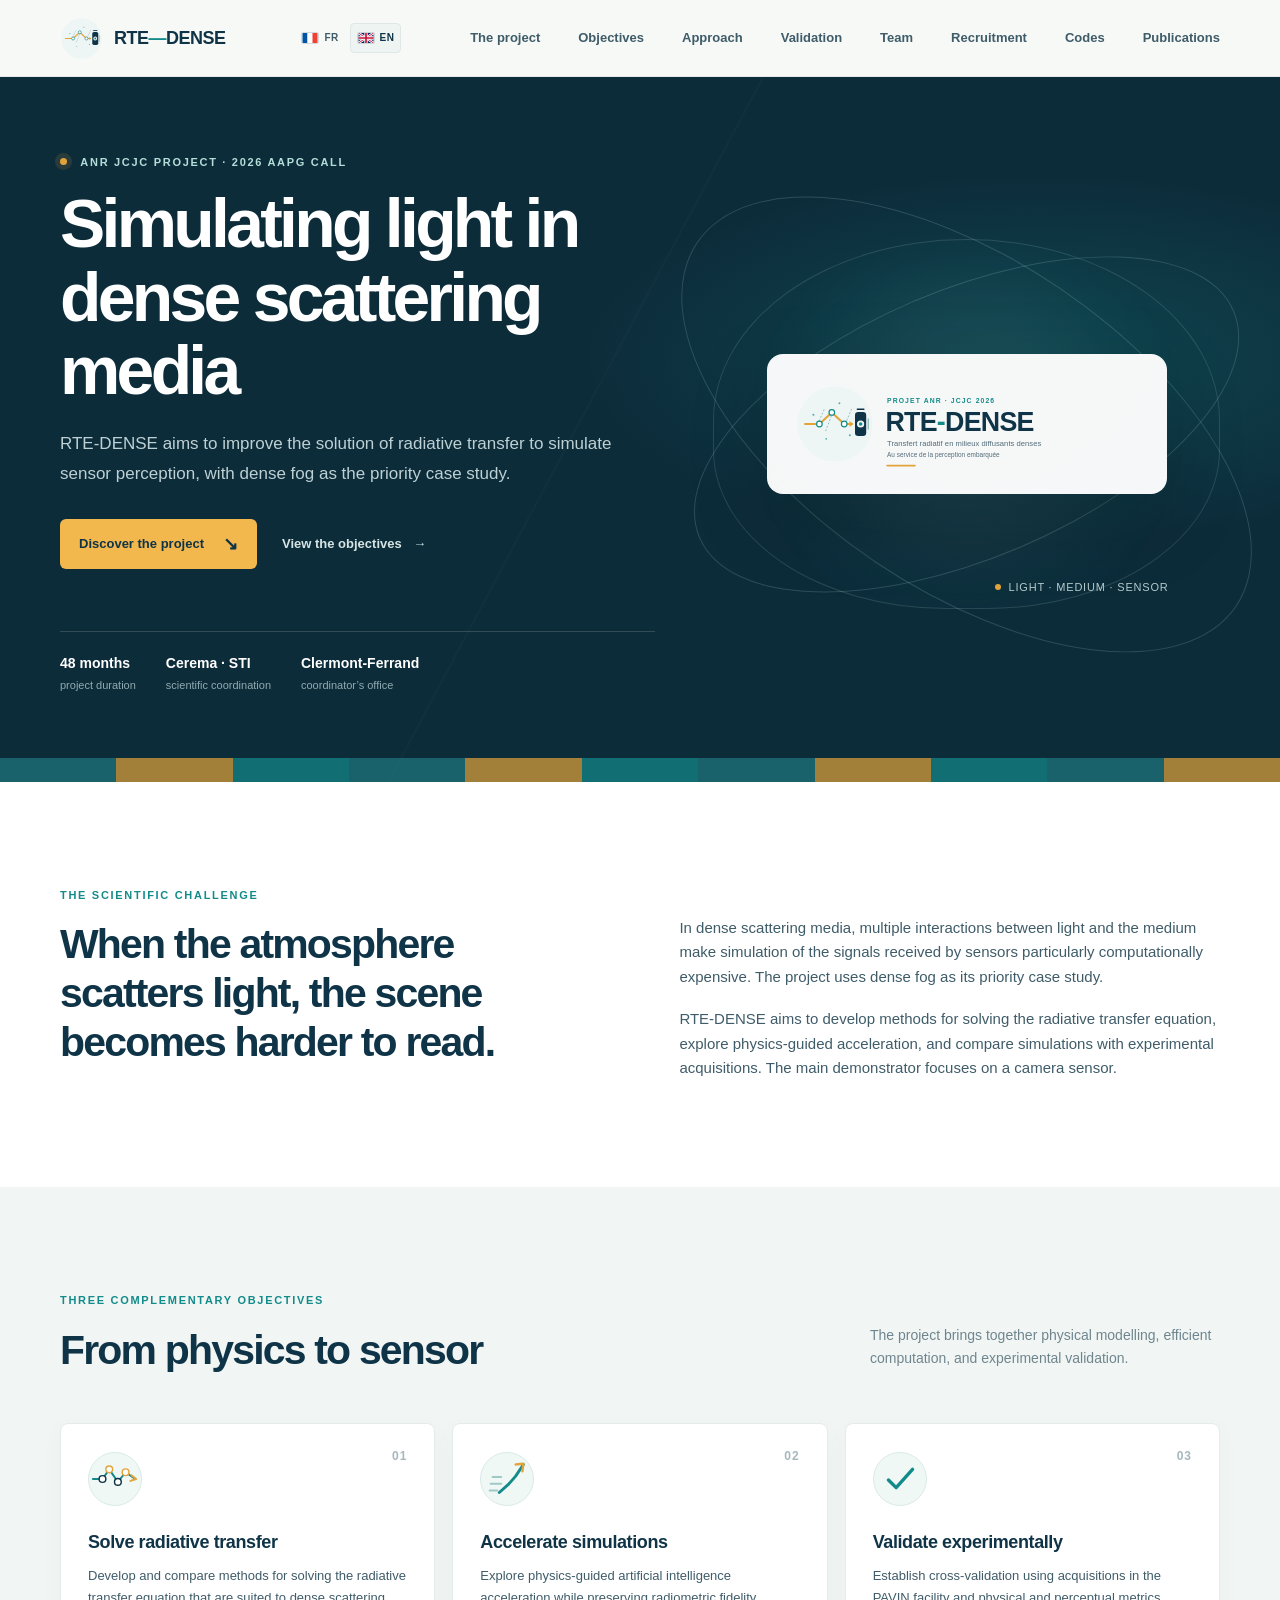
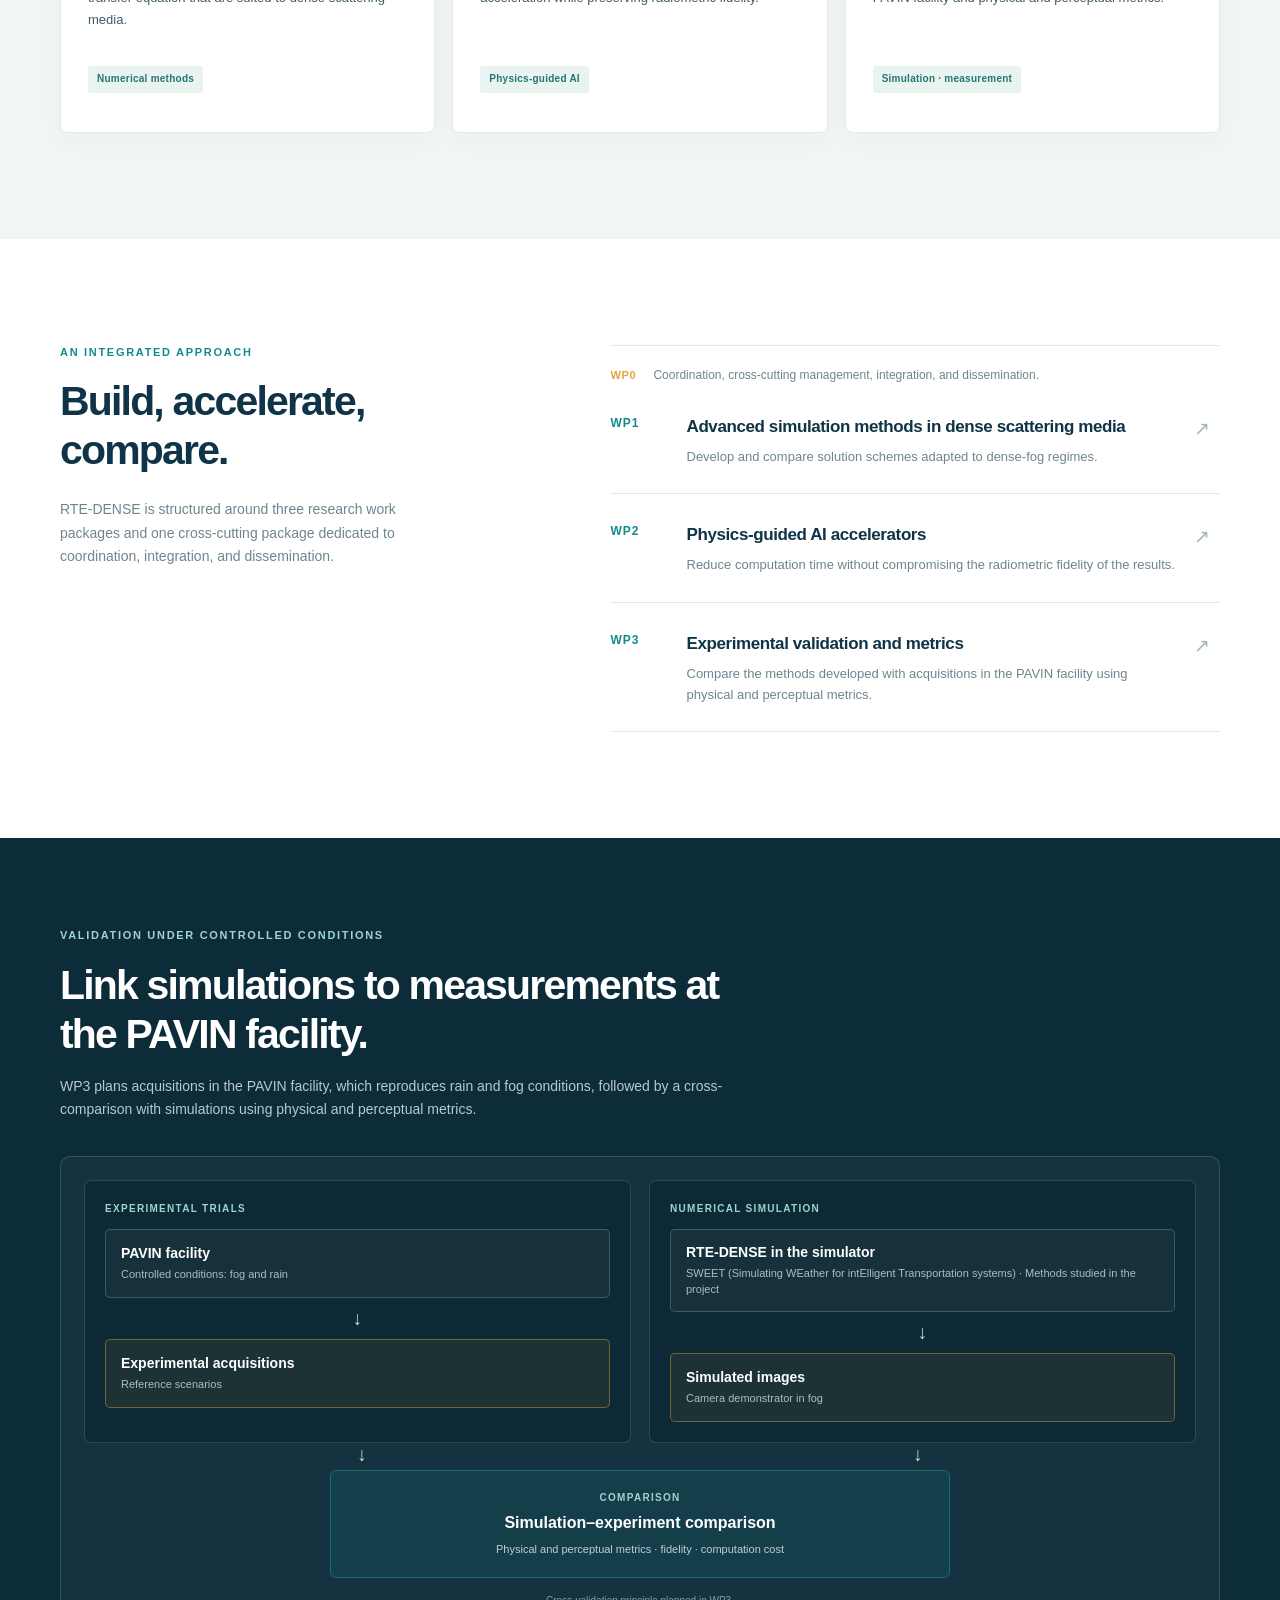
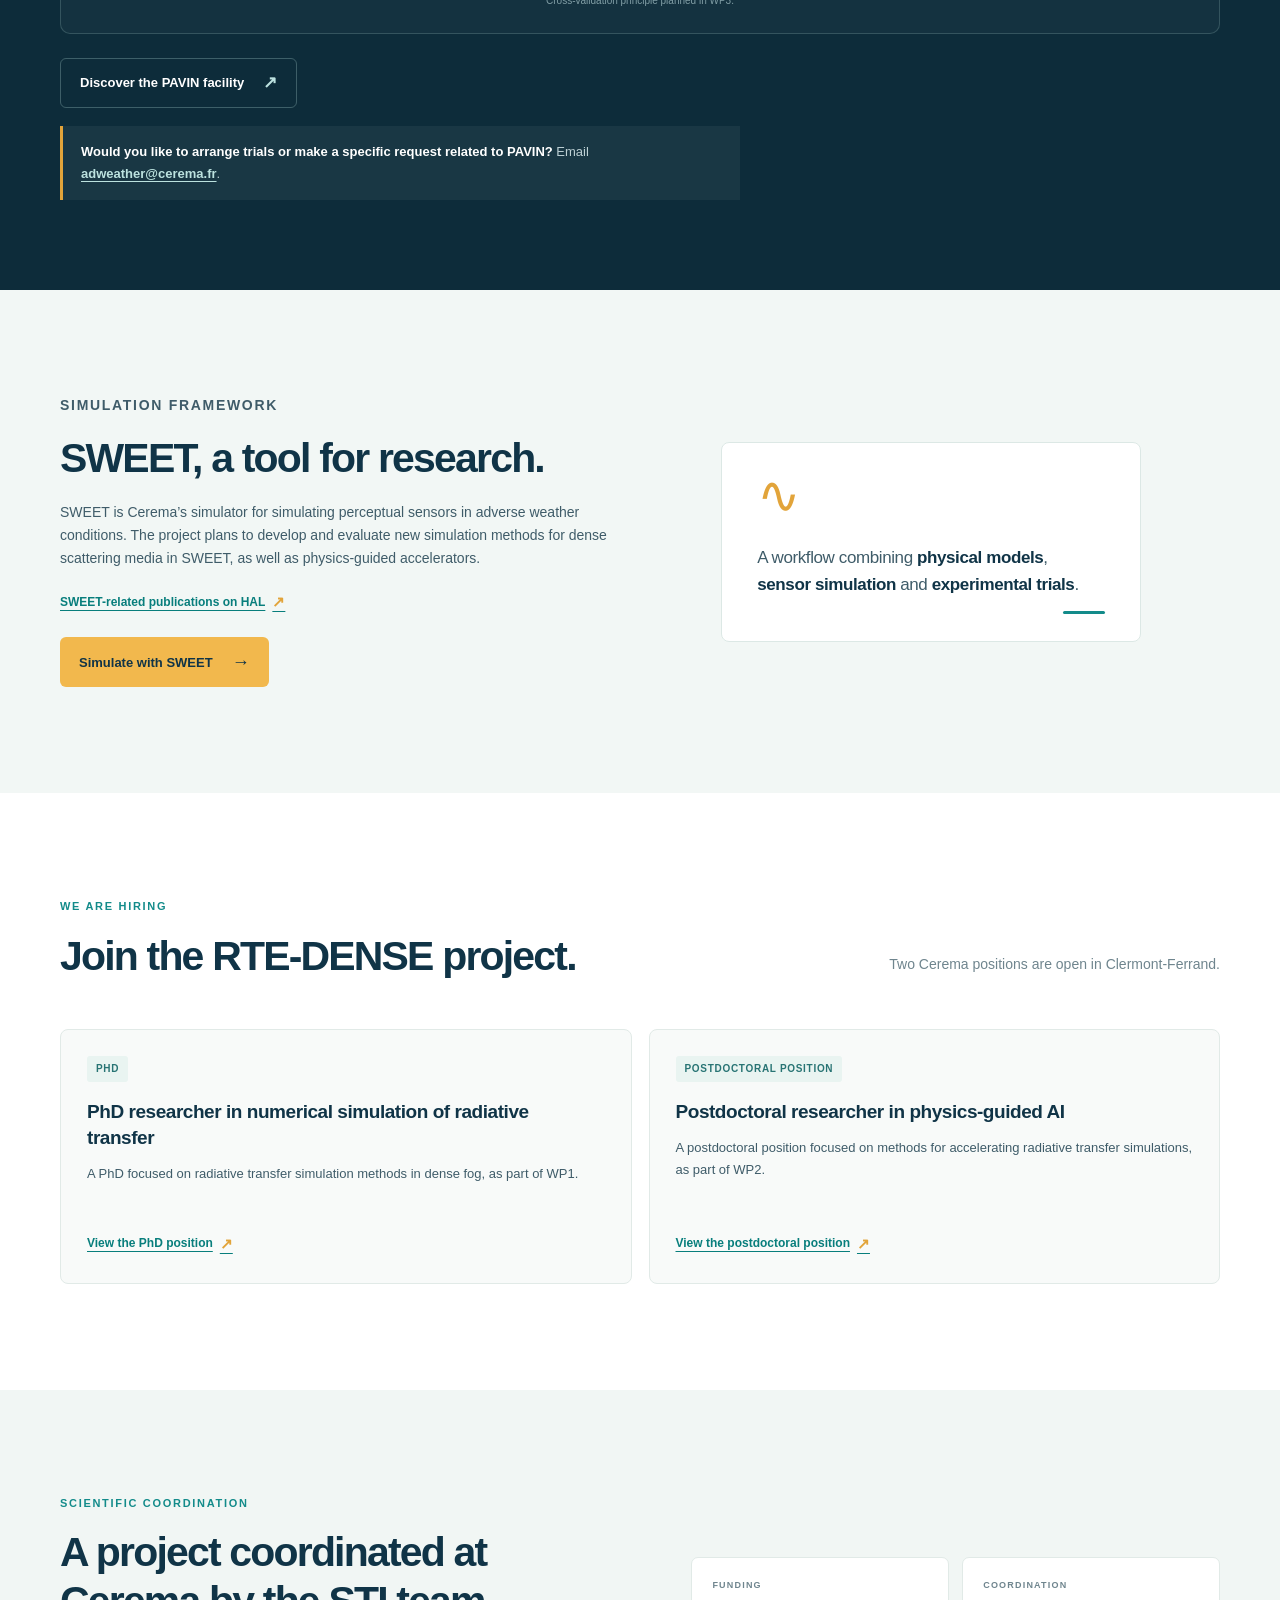
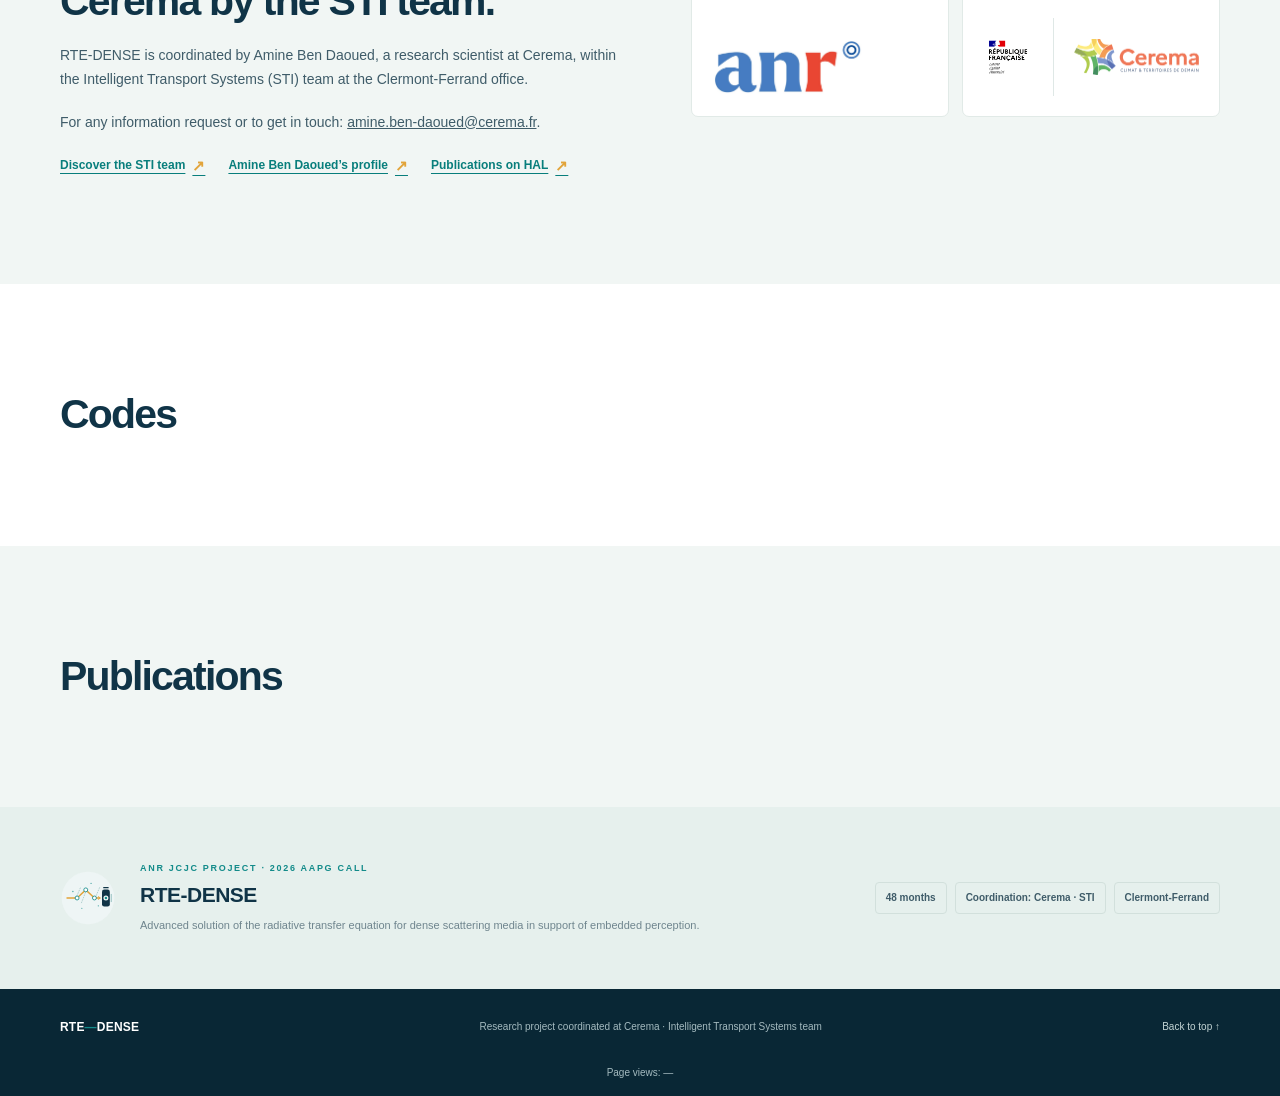
==== commit 4165a04c: "Mise à jour du site RTE-DENSE" ====
--- a/index.en.html
+++ b/index.en.html
@@ -4,7 +4,7 @@
     <meta charset="utf-8">
     <meta name="viewport" content="width=device-width, initial-scale=1">
     <meta name="theme-color" content="#103447">
-    <meta name="description" content="RTE-DENSE studies advanced methods for solving radiative transfer in dense scattering media, with a demonstrator focused on the camera in fog and validation on PAVIN.">
+    <meta name="description" content="RTE-DENSE studies advanced methods for solving radiative transfer in dense scattering media, with a demonstrator focused on the camera in fog and validation at the PAVIN facility.">
     <title>RTE-DENSE — Radiative transfer and embedded perception</title>
     <link rel="icon" type="image/svg+xml" href="assets/RTE-DENSE-icon.svg">
     <link rel="stylesheet" href="styles.css">
@@ -35,6 +35,8 @@
           <a href="#validation">Validation</a>
           <a href="#equipe">Team</a>
           <a href="#recrutement">Recruitment</a>
+          <a href="#codes">Codes</a>
+          <a href="#publications">Publications</a>
         </nav>
       </div>
     </header>
@@ -91,23 +93,42 @@
           <div class="objective-grid">
             <article class="objective-card">
               <span class="card-index">01</span>
-              <div class="card-icon icon-rays" aria-hidden="true"><i></i><i></i><i></i></div>
+              <div class="card-icon" aria-hidden="true">
+                <svg viewBox="0 0 54 54" focusable="false">
+                  <path class="scattering-ray" d="M4 27h10l7-10 9 13 8-10 10 7" />
+                  <circle class="scattering-particle" cx="14" cy="27" r="3.5" />
+                  <circle class="scattering-particle scattering-particle-gold" cx="21" cy="17" r="3.5" />
+                  <circle class="scattering-particle" cx="30" cy="30" r="3.5" />
+                  <circle class="scattering-particle scattering-particle-gold" cx="38" cy="20" r="3.5" />
+                  <path class="scattering-arrow" d="m44 23 5 4-6 2" />
+                </svg>
+              </div>
               <h3>Solve radiative transfer</h3>
               <p>Develop and compare methods for solving the radiative transfer equation that are suited to dense scattering media.</p>
               <span class="card-tag">Numerical methods</span>
             </article>
             <article class="objective-card">
               <span class="card-index">02</span>
-              <div class="card-icon icon-network" aria-hidden="true"><i></i><i></i><i></i><i></i></div>
+              <div class="card-icon" aria-hidden="true">
+                <svg viewBox="0 0 54 54" focusable="false">
+                  <path class="acceleration-trail" d="M9 39h8M10 32h11M12 25h9" />
+                  <path class="acceleration-arrow" d="m19 41 10-9 7-8 8-12" />
+                  <path class="acceleration-head" d="m36 12 8-1-1 8" />
+                </svg>
+              </div>
               <h3>Accelerate simulations</h3>
               <p>Explore physics-guided artificial intelligence acceleration while preserving radiometric fidelity.</p>
               <span class="card-tag">Physics-guided AI</span>
             </article>
             <article class="objective-card">
               <span class="card-index">03</span>
-              <div class="card-icon icon-check" aria-hidden="true"><i></i><i></i></div>
+              <div class="card-icon" aria-hidden="true">
+                <svg viewBox="0 0 54 54" focusable="false">
+                  <path class="validation-check" d="m15 28 8 8 17-19" />
+                </svg>
+              </div>
               <h3>Validate experimentally</h3>
-              <p>Establish cross-validation using acquisitions in PAVIN and physical and perceptual metrics.</p>
+              <p>Establish cross-validation using acquisitions in the PAVIN facility and physical and perceptual metrics.</p>
               <span class="card-tag">Simulation · measurement</span>
             </article>
           </div>
@@ -135,7 +156,7 @@
             </article>
             <article class="work-row">
               <span class="wp-number">WP3</span>
-              <div><h3>Experimental validation and metrics</h3><p>Compare the methods developed with acquisitions in PAVIN using physical and perceptual metrics.</p></div>
+              <div><h3>Experimental validation and metrics</h3><p>Compare the methods developed with acquisitions in the PAVIN facility using physical and perceptual metrics.</p></div>
               <span class="row-arrow" aria-hidden="true">↗</span>
             </article>
           </div>
@@ -146,21 +167,21 @@
         <div class="wrap validation-inner">
           <div class="validation-intro">
             <p class="section-kicker section-kicker-light">Validation under controlled conditions</p>
-            <h2>Link simulations to measurements at PAVIN.</h2>
-            <p>WP3 plans acquisitions on the PAVIN platform, which reproduces rain and fog conditions, followed by a cross-comparison with simulations using physical and perceptual metrics.</p>
+            <h2>Link simulations to measurements at the PAVIN facility.</h2>
+            <p>WP3 plans acquisitions in the PAVIN facility, which reproduces rain and fog conditions, followed by a cross-comparison with simulations using physical and perceptual metrics.</p>
           </div>
 
           <figure class="validation-diagram" aria-labelledby="validation-diagram-caption">
             <div class="validation-lanes">
               <article class="validation-lane">
                 <span class="lane-label">Experimental trials</span>
-                <div class="flow-node"><strong>PAVIN platform</strong><span>Controlled conditions: fog and rain</span></div>
+                <div class="flow-node"><strong>PAVIN facility</strong><span>Controlled conditions: fog and rain</span></div>
                 <span class="flow-arrow" aria-hidden="true">↓</span>
                 <div class="flow-node flow-node-output"><strong>Experimental acquisitions</strong><span>Reference scenarios</span></div>
               </article>
               <article class="validation-lane">
                 <span class="lane-label">Numerical simulation</span>
-                <div class="flow-node"><strong>RTE-DENSE in SWEET</strong><span>Methods studied in the project</span></div>
+                <div class="flow-node"><strong>RTE-DENSE in the simulator</strong><span>SWEET (Simulating WEather for intElligent Transportation systems) · Methods studied in the project</span></div>
                 <span class="flow-arrow" aria-hidden="true">↓</span>
                 <div class="flow-node flow-node-output"><strong>Simulated images</strong><span>Camera demonstrator in fog</span></div>
               </article>
@@ -174,7 +195,7 @@
             <figcaption id="validation-diagram-caption">Cross-validation principle planned in WP3.</figcaption>
           </figure>
 
-          <a class="button validation-link" href="https://www.cerema.fr/fr/evenements/plateforme-pavin-meteo-extreme" target="_blank" rel="noreferrer">Discover the PAVIN platform <span aria-hidden="true">↗</span></a>
+          <a class="button validation-link" href="https://www.cerema.fr/fr/evenements/plateforme-pavin-meteo-extreme" target="_blank" rel="noreferrer">Discover the PAVIN facility <span aria-hidden="true">↗</span></a>
           <p class="pavin-contact"><strong>Would you like to arrange trials or make a specific request related to PAVIN?</strong> Email <a href="mailto:adweather@cerema.fr">adweather@cerema.fr</a>.</p>
         </div>
       </section>
@@ -186,6 +207,10 @@
             <h2>SWEET, a tool for research.</h2>
             <p>SWEET is Cerema’s simulator for simulating perceptual sensors in adverse weather conditions. The project plans to develop and evaluate new simulation methods for dense scattering media in SWEET, as well as physics-guided accelerators.</p>
             <a class="resource-link" href="https://cv.hal.science/researchercerema" target="_blank" rel="noreferrer">SWEET-related publications on HAL <span aria-hidden="true">↗</span></a>
+            <div class="sweet-actions">
+              <button class="button button-primary" type="button" data-coming-soon aria-controls="sweet-coming-soon" aria-expanded="false">Simulate with SWEET <span aria-hidden="true">→</span></button>
+              <span class="coming-soon-message" id="sweet-coming-soon" role="status" aria-live="polite" hidden>Coming soon</span>
+            </div>
           </div>
           <div class="platform-note">
             <span class="note-symbol" aria-hidden="true">∿</span>
@@ -253,6 +278,14 @@
         </div>
       </section>
 
+      <section class="section placeholder-section" id="codes">
+        <div class="wrap"><h2>Codes</h2></div>
+      </section>
+
+      <section class="section placeholder-section placeholder-section-alt" id="publications">
+        <div class="wrap"><h2>Publications</h2></div>
+      </section>
+
       <section class="closing-section">
         <div class="wrap closing-inner">
           <img src="assets/RTE-DENSE-icon.svg" alt="" width="56" height="56">
@@ -268,14 +301,34 @@
         <p>Research project coordinated at Cerema · Intelligent Transport Systems team</p>
         <a href="#accueil" class="back-top">Back to top ↑</a>
       </div>
-      <p class="visitor-count">Site visitors: <span id="visitor-count" aria-live="polite">—</span></p>
+      <p class="visitor-count">Page views: <span id="visitor-count" aria-live="polite">—</span></p>
     </footer>
-    <script data-goatcounter="https://rte-dense-cerema.goatcounter.com/count" async src="https://gc.zgo.at/count.js"></script>
+    <script data-goatcounter="https://VOTRE-CODE.goatcounter.com/count" async src="https://gc.zgo.at/count.js"></script>
     <script>
-      fetch("https://rte-dense-cerema.goatcounter.com/counter/TOTAL.json")
-        .then((response) => response.json())
-        .then((data) => { document.getElementById("visitor-count").textContent = data.count; })
-        .catch(() => {});
+      document.querySelectorAll("[data-coming-soon]").forEach((button) => {
+        button.addEventListener("click", () => {
+          const notice = document.getElementById(button.getAttribute("aria-controls"));
+          if (notice) {
+            notice.hidden = false;
+            button.setAttribute("aria-expanded", "true");
+          }
+        });
+      });
+      const visitorCount = document.getElementById("visitor-count");
+      const trackingScript = document.querySelector("script[data-goatcounter]");
+      if (visitorCount && trackingScript) {
+        const endpoint = new URL(trackingScript.dataset.goatcounter);
+        const totalCountUrl = new URL("/counter/TOTAL.json", endpoint);
+        fetch(totalCountUrl)
+          .then((response) => {
+            if (!response.ok) throw new Error("Visitor count unavailable");
+            return response.json();
+          })
+          .then((data) => {
+            if (data.count !== undefined) visitorCount.textContent = data.count;
+          })
+          .catch(() => { visitorCount.textContent = "—"; });
+      }
     </script>
   </body>
 </html>
--- a/styles.css
+++ b/styles.css
@@ -56,6 +56,10 @@
 .button-primary { color: var(--ink); background: #f2b84d; }
 .button-primary:hover { background: #f8c969; }
 .button-primary span { font-size: 18px; line-height: 1; }
+.sweet-actions { display: flex; align-items: center; flex-wrap: wrap; gap: 12px; margin-top: 22px; }
+.sweet-actions .button { border: 0; font-family: var(--font-body); cursor: pointer; }
+.sweet-actions .button:focus-visible { outline: 3px solid var(--gold); outline-offset: 3px; }
+.coming-soon-message { flex-basis: 100%; color: var(--ink-soft); font-size: 12px; }
 .text-link { color: #d6e4e4; text-decoration: none; font-size: 13px; font-weight: 600; }
 .text-link span { margin-left: 8px; color: var(--teal-light); }
 .text-link:hover { color: var(--white); }
@@ -91,20 +95,15 @@
 .objective-card:hover { transform: translateY(-4px); box-shadow: 0 15px 35px rgb(16 52 71 / 8%); }
 .card-index { position: absolute; top: 26px; right: 27px; color: #a5b8bc; font: 700 12px/1 var(--font-display); letter-spacing: 1px; }
 .card-icon { position: relative; width: 54px; height: 54px; margin-bottom: 24px; border: 1px solid #d8ebe8; border-radius: 50%; background: #f0f8f6; }
-.icon-rays i { position: absolute; left: 12px; width: 28px; height: 2px; border-radius: 4px; background: var(--teal); transform-origin: right center; }
-.icon-rays i:nth-child(1) { top: 19px; transform: rotate(0); }
-.icon-rays i:nth-child(2) { top: 26px; transform: rotate(-14deg); background: var(--gold); }
-.icon-rays i:nth-child(3) { top: 33px; transform: rotate(14deg); }
-.icon-rays::after { position: absolute; top: 22px; right: 10px; width: 8px; height: 8px; border: 2px solid var(--ink); border-radius: 50%; background: white; content: ''; }
-.icon-network i { position: absolute; z-index: 2; width: 8px; height: 8px; border: 2px solid var(--teal); border-radius: 50%; background: white; }
-.icon-network i:nth-child(1) { top: 10px; left: 12px; }
-.icon-network i:nth-child(2) { top: 32px; left: 12px; }
-.icon-network i:nth-child(3) { top: 21px; right: 12px; border-color: var(--gold); }
-.icon-network i:nth-child(4) { top: 21px; left: 24px; width: 8px; height: 8px; background: var(--teal); }
-.icon-network::before, .icon-network::after { position: absolute; top: 25px; left: 19px; width: 20px; height: 1px; background: #a9c9c7; content: ''; transform: rotate(-28deg); }
-.icon-network::after { transform: rotate(28deg); }
-.icon-check i:first-child { position: absolute; top: 18px; left: 17px; width: 20px; height: 12px; border-bottom: 3px solid var(--teal); border-left: 3px solid var(--teal); transform: rotate(-45deg); }
-.icon-check i:last-child { position: absolute; top: 9px; right: 9px; width: 7px; height: 7px; border-radius: 50%; background: var(--gold); }
+.card-icon svg { position: absolute; inset: 0; width: 100%; height: 100%; }
+.scattering-ray { fill: none; stroke: var(--teal); stroke-width: 2; stroke-linecap: round; stroke-linejoin: round; }
+.scattering-particle { fill: var(--white); stroke: var(--ink); stroke-width: 1.5; }
+.scattering-particle-gold { stroke: var(--gold); }
+.scattering-arrow { fill: none; stroke: var(--gold); stroke-width: 2; stroke-linecap: round; stroke-linejoin: round; }
+.acceleration-trail { fill: none; stroke: #9fc9c5; stroke-width: 2; stroke-linecap: round; }
+.acceleration-arrow, .acceleration-head { fill: none; stroke: var(--teal); stroke-width: 3; stroke-linecap: round; stroke-linejoin: round; }
+.acceleration-head { stroke: var(--gold); stroke-width: 2.5; }
+.validation-check { fill: none; stroke: var(--teal); stroke-width: 3.5; stroke-linecap: round; stroke-linejoin: round; }
 .objective-card h3 { margin-bottom: 11px; font-size: 18px; font-weight: 700; letter-spacing: -.4px; line-height: 1.35; }
 .objective-card p { min-height: 79px; margin-bottom: 20px; color: var(--ink-soft); font-size: 13px; line-height: 1.7; }
 .card-tag { display: inline-block; padding: 5px 9px; border-radius: 3px; color: #287474; background: #e9f4f1; font-size: 10px; font-weight: 700; letter-spacing: .25px; }
@@ -128,17 +127,17 @@
 .validation-intro h2 { max-width: 680px; margin-bottom: 16px; }
 .validation-intro > p:last-child { max-width: 730px; margin-bottom: 0; color: #b6c9cd; font-size: 14px; }
 .section-kicker-light { color: #9dd4ce; }
-.validation-diagram { margin: 0; padding: 23px; border: 1px solid rgb(188 226 223 / 19%); border-radius: 10px; background: rgb(255 255 255 / 3%); }
-.validation-lanes { display: grid; grid-template-columns: repeat(2, minmax(0, 1fr)); gap: 18px; }
-.validation-lane { display: flex; flex-direction: column; align-items: stretch; gap: 11px; padding: 20px; border: 1px solid rgb(188 226 223 / 17%); border-radius: 7px; background: rgb(5 28 39 / 38%); }
+.validation-diagram { min-width: 0; margin: 0; padding: 23px; border: 1px solid rgb(188 226 223 / 19%); border-radius: 10px; background: rgb(255 255 255 / 3%); }
+.validation-lanes { display: grid; min-width: 0; grid-template-columns: repeat(2, minmax(0, 1fr)); gap: 18px; }
+.validation-lane { display: flex; min-width: 0; flex-direction: column; align-items: stretch; gap: 11px; padding: 20px; border: 1px solid rgb(188 226 223 / 17%); border-radius: 7px; background: rgb(5 28 39 / 38%); }
 .lane-label, .result-kicker { color: #9dd4ce; font-size: 10px; font-weight: 800; letter-spacing: 1.3px; text-transform: uppercase; }
-.flow-node { display: grid; gap: 4px; min-height: 69px; align-content: center; padding: 13px 15px; border: 1px solid rgb(188 226 223 / 24%); border-radius: 5px; background: rgb(255 255 255 / 4%); }
+.flow-node { display: grid; min-width: 0; gap: 4px; min-height: 69px; align-content: center; padding: 13px 15px; border: 1px solid rgb(188 226 223 / 24%); border-radius: 5px; background: rgb(255 255 255 / 4%); }
 .flow-node strong { color: var(--white); font: 700 14px/1.3 var(--font-display); }
 .flow-node span { color: #a9bec3; font-size: 11px; line-height: 1.5; }
 .flow-node-output { border-color: rgb(226 164 58 / 44%); background: rgb(226 164 58 / 7%); }
 .flow-arrow { align-self: center; color: #bce2df; font: 700 19px/1 var(--font-display); }
 .validation-merge { display: grid; grid-template-columns: repeat(2, minmax(0, 1fr)); margin: 2px 0 6px; color: #bce2df; font-size: 19px; line-height: 1; text-align: center; }
-.validation-result { display: grid; gap: 6px; max-width: 620px; margin: 0 auto; padding: 19px 24px; border: 1px solid rgb(19 139 138 / 60%); border-radius: 6px; background: rgb(19 139 138 / 14%); text-align: center; }
+.validation-result { display: grid; min-width: 0; gap: 6px; max-width: 620px; margin: 0 auto; padding: 19px 24px; border: 1px solid rgb(19 139 138 / 60%); border-radius: 6px; background: rgb(19 139 138 / 14%); text-align: center; }
 .validation-result strong { color: var(--white); font: 700 16px/1.35 var(--font-display); }
 .validation-result > span:last-child { color: #bdd0d4; font-size: 11px; }
 .validation-diagram figcaption { margin-top: 15px; color: #819ea5; font-size: 10px; text-align: center; }
@@ -171,6 +170,9 @@
 .job-card .resource-link { margin-top: auto; }
 
 .team-section { background: #f1f6f4; }
+.placeholder-section { background: var(--white); }
+.placeholder-section-alt { background: #f1f6f4; }
+.placeholder-section h2 { margin-bottom: 0; font-size: clamp(30px, 3.2vw, 42px); font-weight: 600; letter-spacing: -1.8px; line-height: 1.2; }
 .team-grid { display: grid; grid-template-columns: minmax(0, 1fr) minmax(0, .95fr); gap: 75px; align-items: center; }
 .team-copy h2 { max-width: 560px; margin-bottom: 18px; }
 .team-copy > p:not(.section-kicker) { max-width: 590px; margin-bottom: 20px; color: var(--ink-soft); font-size: 14px; }
@@ -199,6 +201,7 @@
 .footer-inner p { margin: 0; font-size: 10px; }
 .back-top { color: #c3d4d4; text-decoration: none; font-size: 10px; }
 .back-top:hover { color: var(--white); }
+.visitor-count { margin: 0; padding: 0 16px 14px; color: #a5bbc0; text-align: center; font-size: 10px; }
 
 @media (max-width: 940px) {
   .hero-grid { grid-template-columns: 1fr .75fr; gap: 30px; min-height: auto; }
@@ -241,9 +244,12 @@
   .work-row { grid-template-columns: 46px 1fr 20px; gap: 12px; padding-block: 22px; }
   .validation-inner { padding-block: 67px; }
   .validation-diagram { padding: 12px; }
-  .validation-lanes { grid-template-columns: 1fr; gap: 12px; }
+  .validation-lanes { grid-template-columns: minmax(0, 1fr); gap: 12px; }
   .validation-lane { padding: 16px; }
+  .validation-merge { grid-template-columns: minmax(0, 1fr); }
   .validation-merge span:nth-child(2) { display: none; }
+  .flow-node { padding-inline: 12px; }
+  .flow-node strong, .flow-node span, .validation-result strong, .validation-result > span:last-child { overflow-wrap: anywhere; }
   .validation-result { padding: 17px 15px; }
   .platform-note { max-width: none; }
   .partner-logos { grid-template-columns: 1fr; gap: 10px; }
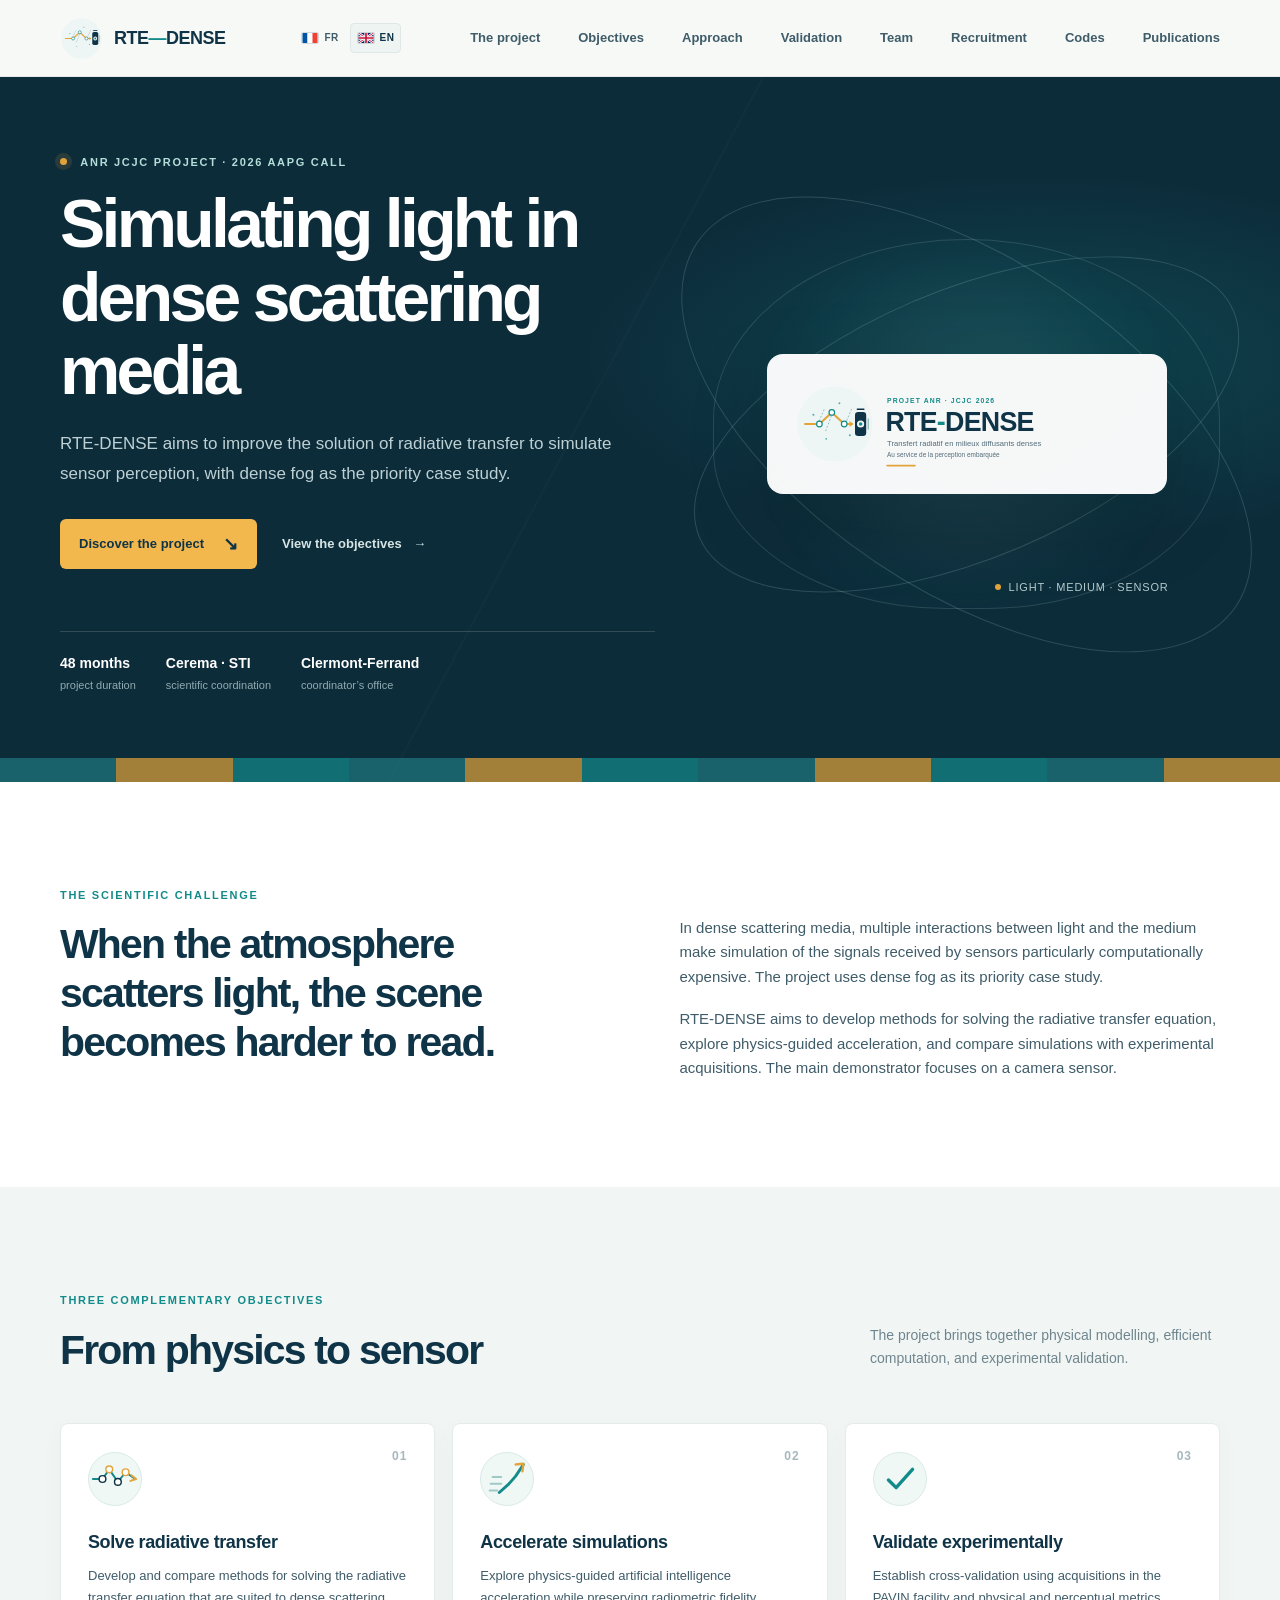
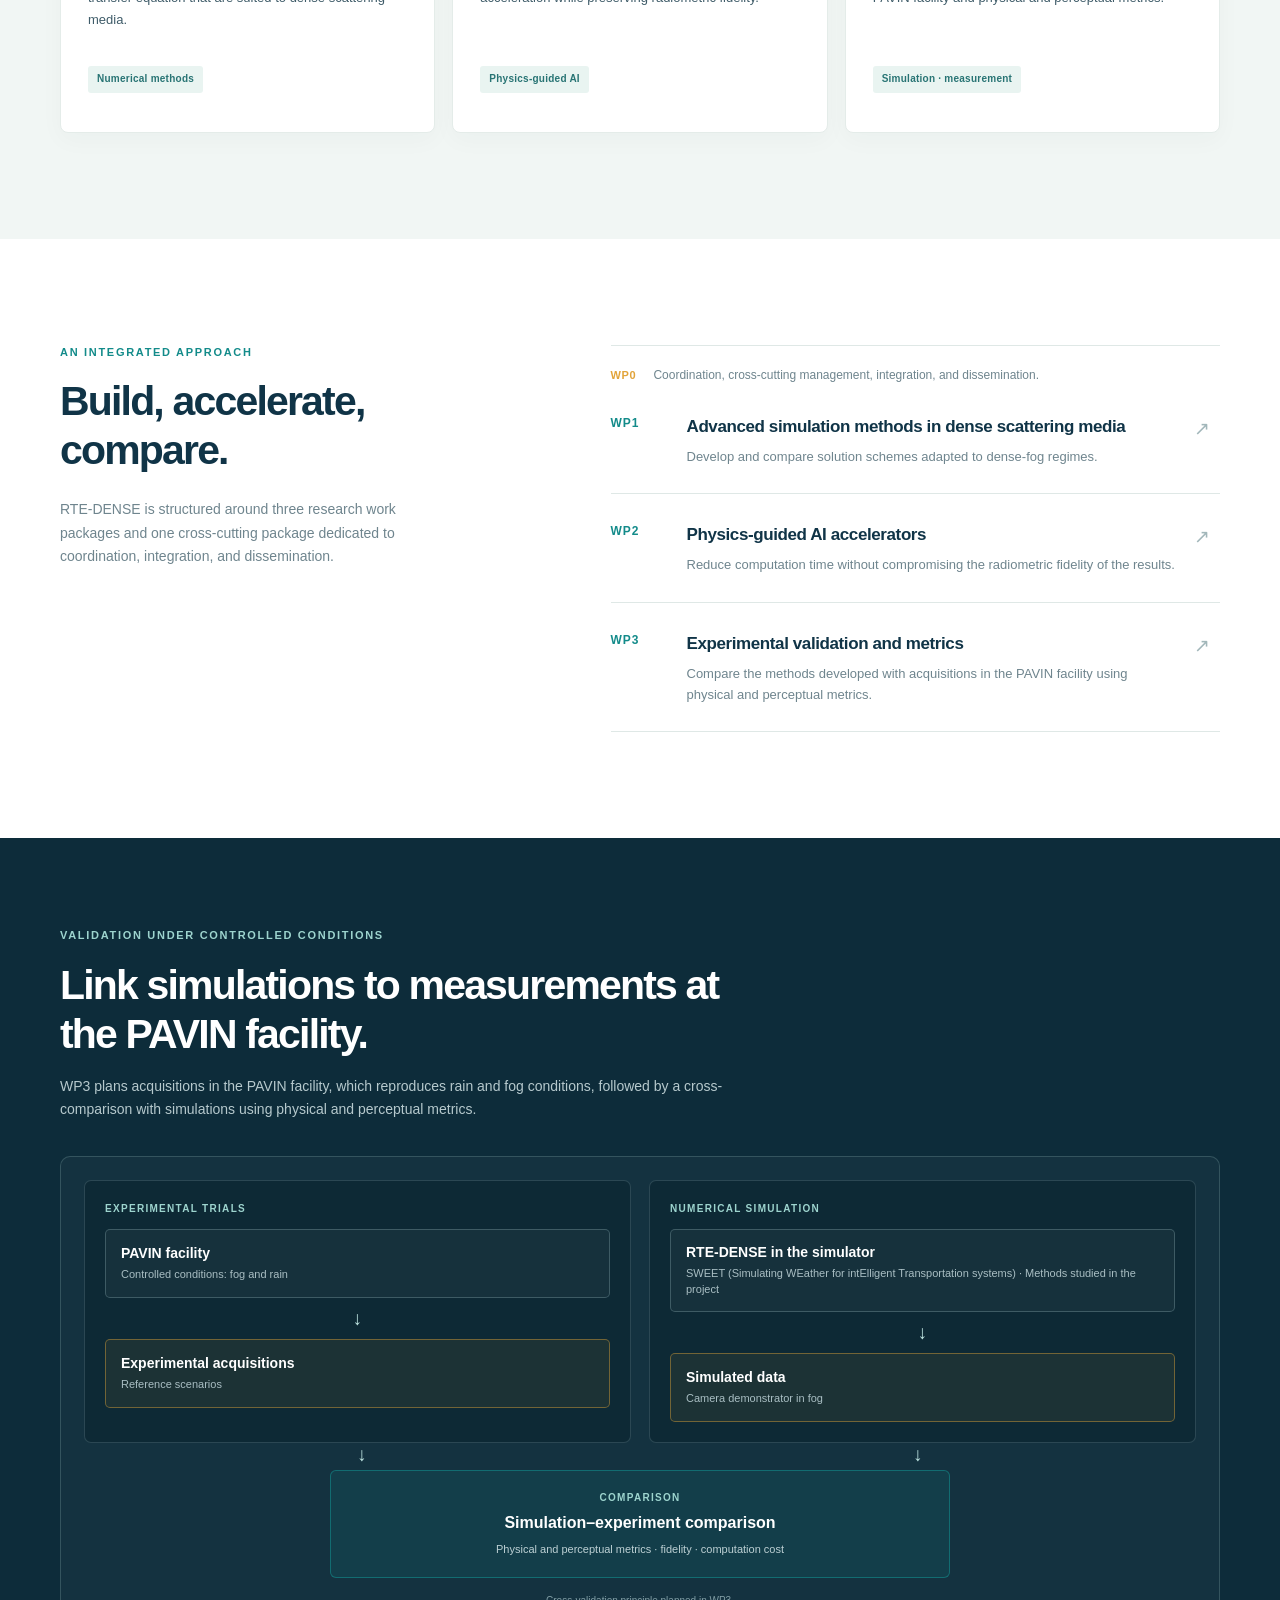
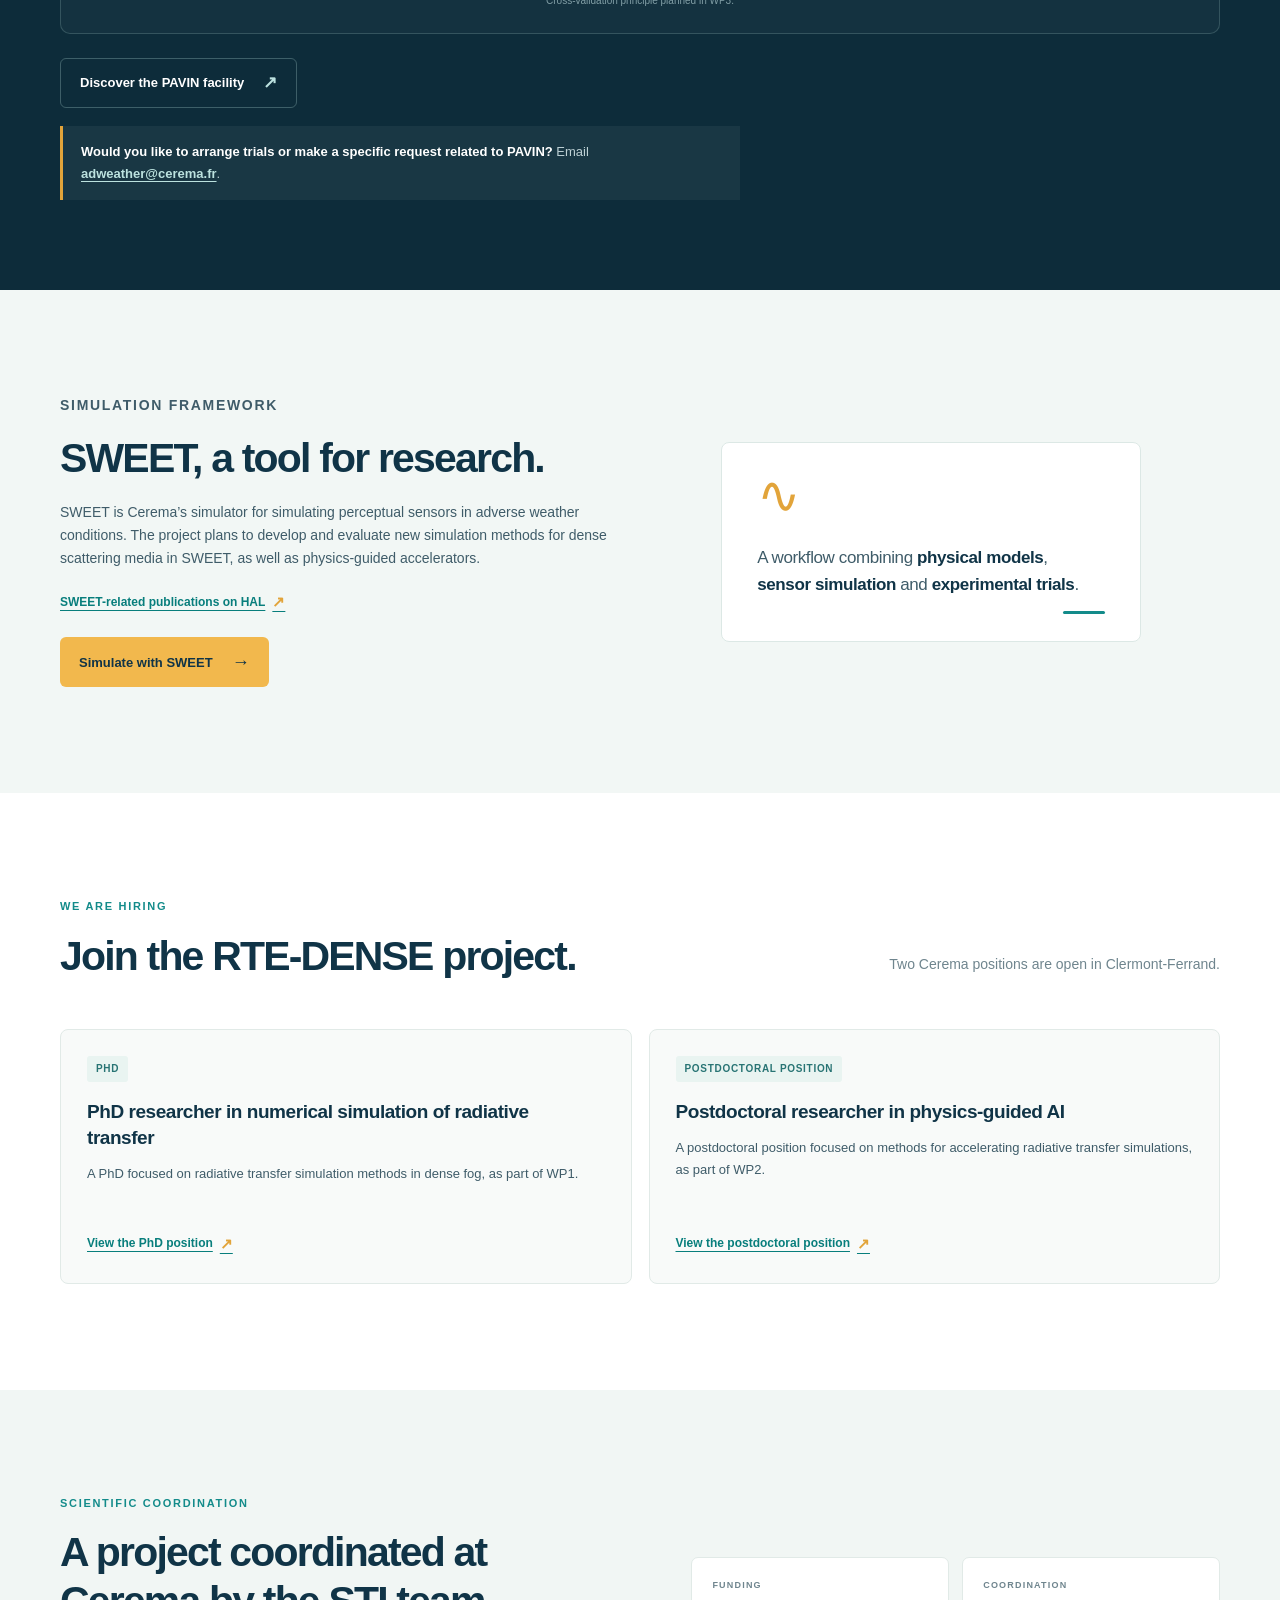
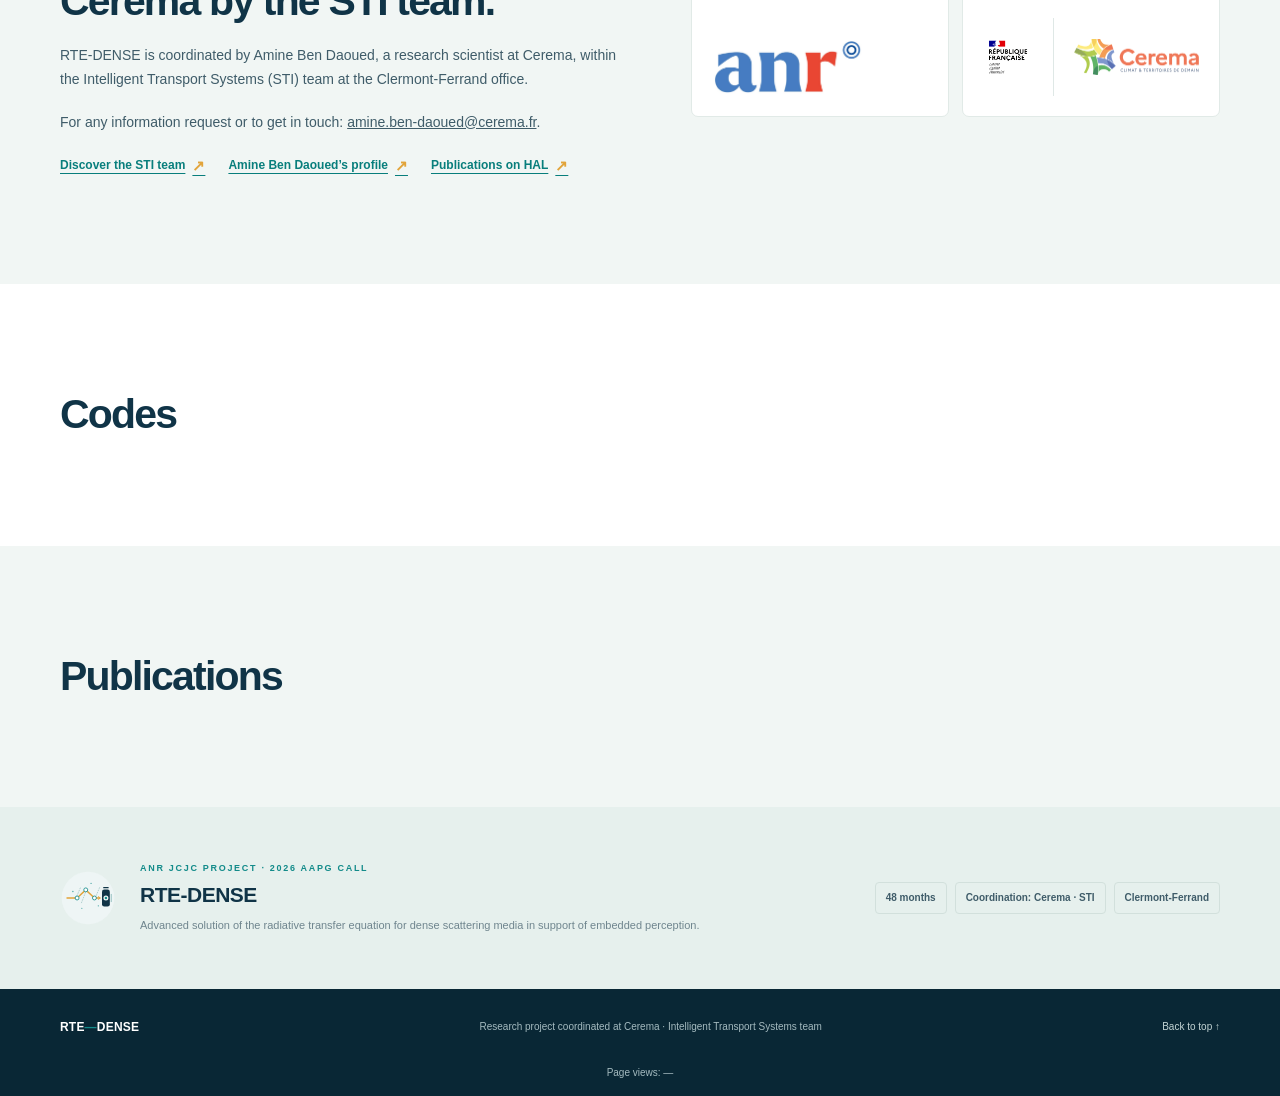
==== commit c2544799: "quelques corrections" ====
--- a/index.en.html
+++ b/index.en.html
@@ -183,7 +183,7 @@
                 <span class="lane-label">Numerical simulation</span>
                 <div class="flow-node"><strong>RTE-DENSE in the simulator</strong><span>SWEET (Simulating WEather for intElligent Transportation systems) · Methods studied in the project</span></div>
                 <span class="flow-arrow" aria-hidden="true">↓</span>
-                <div class="flow-node flow-node-output"><strong>Simulated images</strong><span>Camera demonstrator in fog</span></div>
+                <div class="flow-node flow-node-output"><strong>Simulated data</strong><span>Camera demonstrator in fog</span></div>
               </article>
             </div>
             <div class="validation-merge" aria-hidden="true"><span>↓</span><span>↓</span></div>
@@ -303,7 +303,7 @@
       </div>
       <p class="visitor-count">Page views: <span id="visitor-count" aria-live="polite">—</span></p>
     </footer>
-    <script data-goatcounter="https://VOTRE-CODE.goatcounter.com/count" async src="https://gc.zgo.at/count.js"></script>
+    <script data-goatcounter="https://rte-dense-cerema.goatcounter.com/count" async src="https://gc.zgo.at/count.js"></script>
     <script>
       document.querySelectorAll("[data-coming-soon]").forEach((button) => {
         button.addEventListener("click", () => {
@@ -317,15 +317,27 @@
       const visitorCount = document.getElementById("visitor-count");
       const trackingScript = document.querySelector("script[data-goatcounter]");
       if (visitorCount && trackingScript) {
-        const endpoint = new URL(trackingScript.dataset.goatcounter);
-        const totalCountUrl = new URL("/counter/TOTAL.json", endpoint);
-        fetch(totalCountUrl)
-          .then((response) => {
-            if (!response.ok) throw new Error("Visitor count unavailable");
-            return response.json();
-          })
-          .then((data) => {
-            if (data.count !== undefined) visitorCount.textContent = data.count;
+        const counterOrigin = new URL(trackingScript.dataset.goatcounter).origin;
+        const sitePath = window.location.pathname
+          .replace(/\/index(?:\.en)?\.html$/, "")
+          .replace(/\/+$/, "");
+        const pagePaths = [...new Set([
+          sitePath || "/",
+          `${sitePath}/index.html`,
+          `${sitePath}/index.en.html`
+        ])];
+        const countPage = async (path) => {
+          const encodedPath = path.split("/").map(encodeURIComponent).join("/");
+          const counterUrl = new URL(`/counter/${encodedPath}.json`, counterOrigin);
+          const response = await fetch(counterUrl);
+          if (response.status === 404) return 0;
+          if (!response.ok) throw new Error("Visitor count unavailable");
+          const data = await response.json();
+          return Number.parseInt(String(data.count ?? "0").replace(/[^\d]/g, ""), 10) || 0;
+        };
+        Promise.all(pagePaths.map(countPage))
+          .then((counts) => {
+            visitorCount.textContent = counts.reduce((total, count) => total + count, 0).toLocaleString();
           })
           .catch(() => { visitorCount.textContent = "—"; });
       }
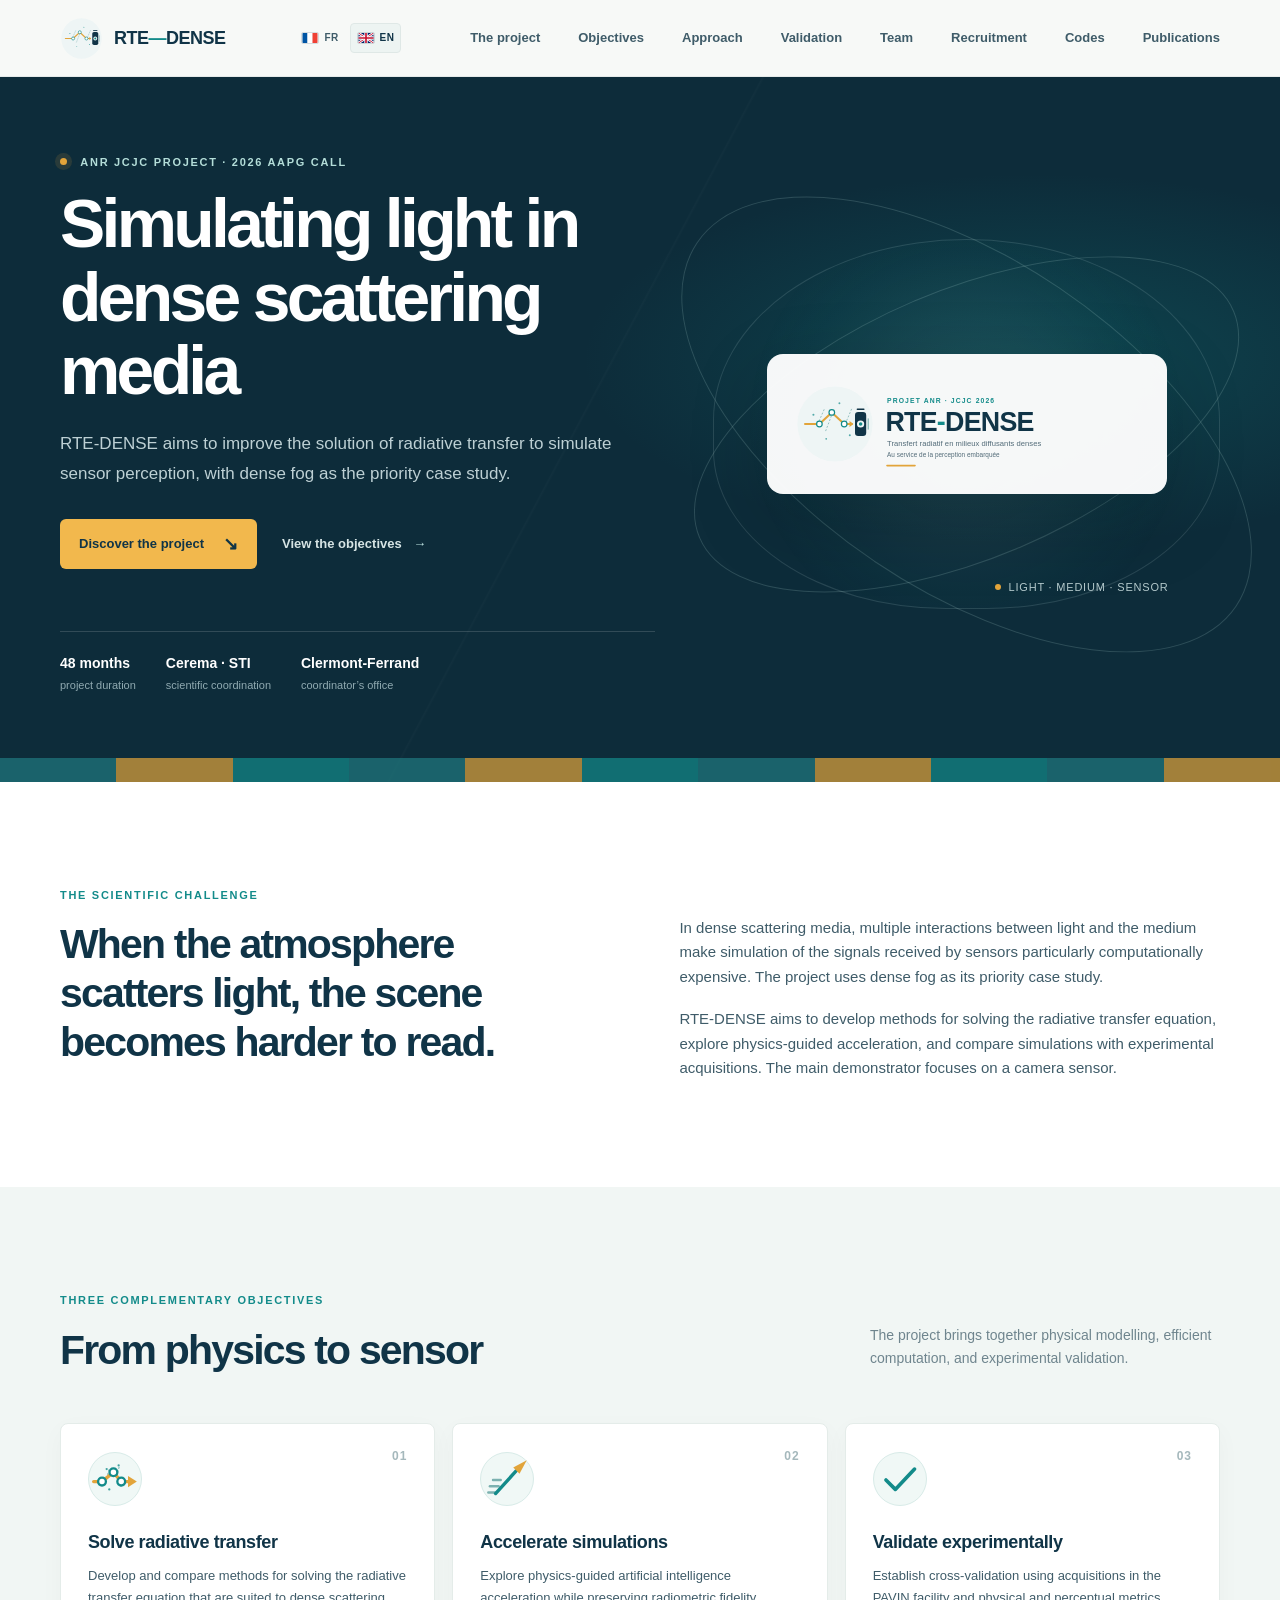
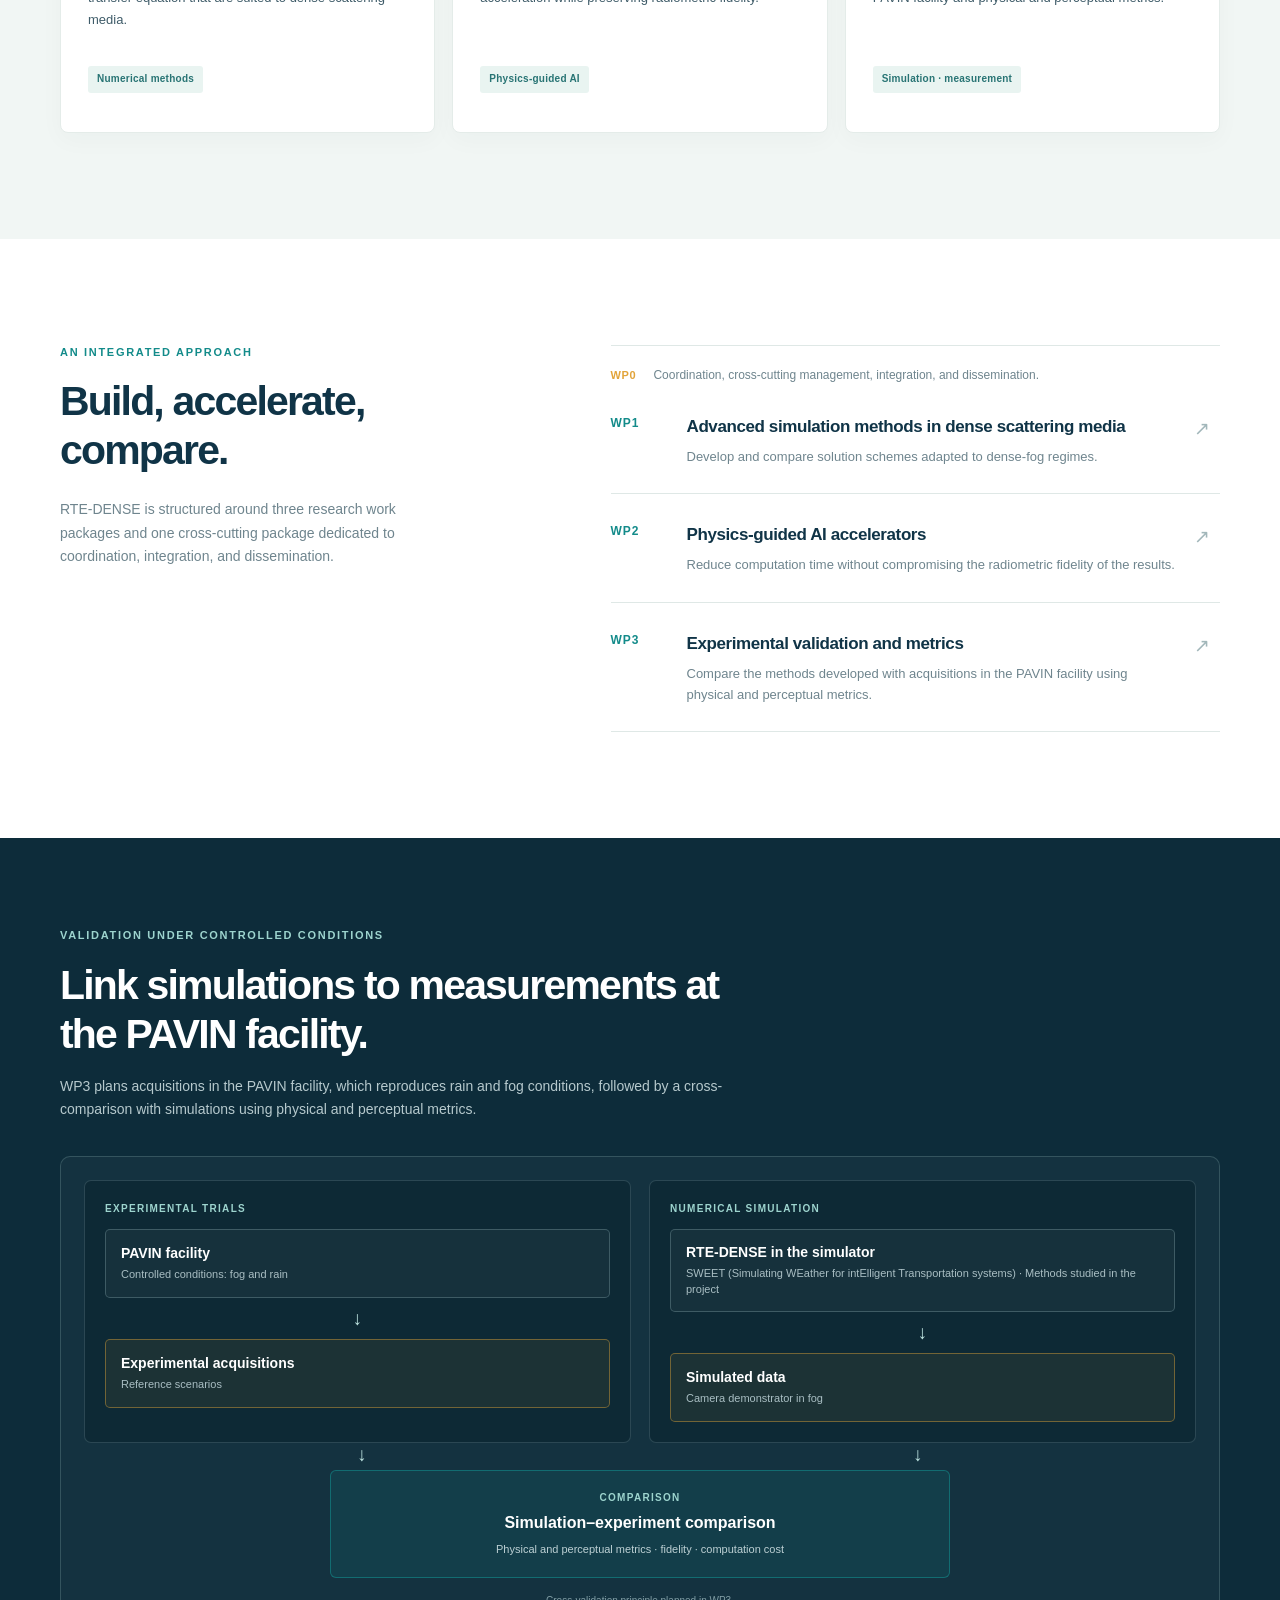
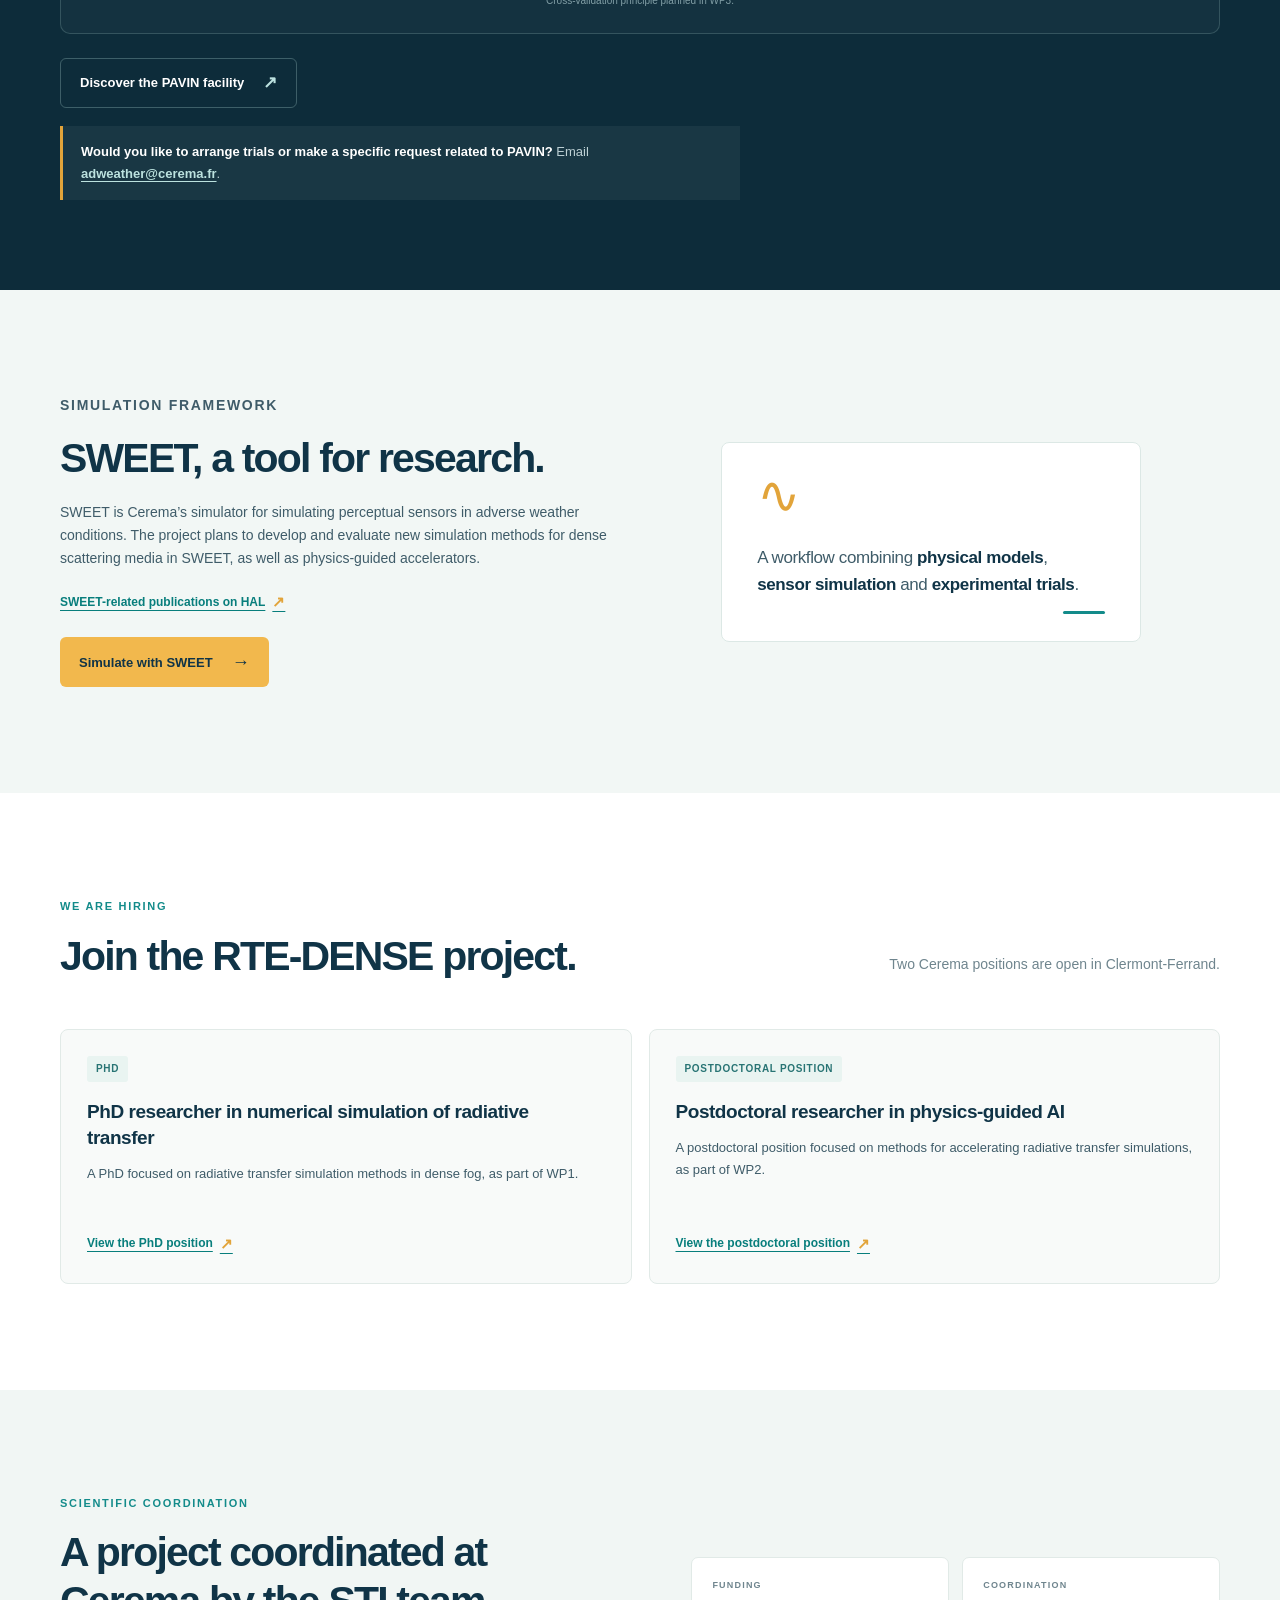
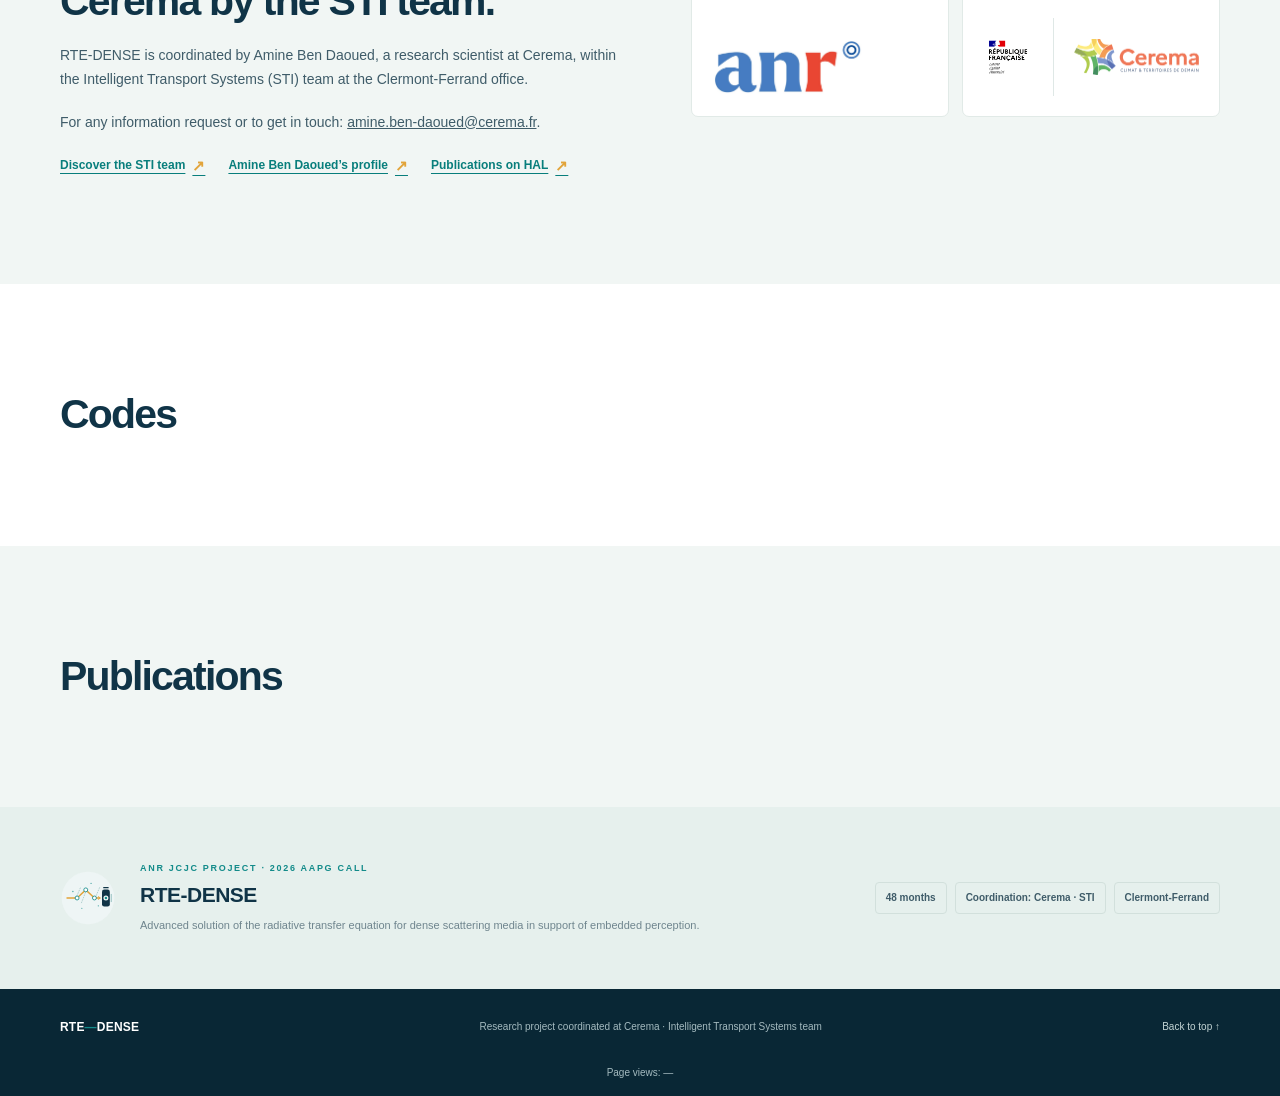
==== commit 6fb134ad: "màj visuels" ====
--- a/index.en.html
+++ b/index.en.html
@@ -94,14 +94,7 @@
             <article class="objective-card">
               <span class="card-index">01</span>
               <div class="card-icon" aria-hidden="true">
-                <svg viewBox="0 0 54 54" focusable="false">
-                  <path class="scattering-ray" d="M4 27h10l7-10 9 13 8-10 10 7" />
-                  <circle class="scattering-particle" cx="14" cy="27" r="3.5" />
-                  <circle class="scattering-particle scattering-particle-gold" cx="21" cy="17" r="3.5" />
-                  <circle class="scattering-particle" cx="30" cy="30" r="3.5" />
-                  <circle class="scattering-particle scattering-particle-gold" cx="38" cy="20" r="3.5" />
-                  <path class="scattering-arrow" d="m44 23 5 4-6 2" />
-                </svg>
+                <img src="assets/objective-scattering.svg" alt="" width="54" height="54">
               </div>
               <h3>Solve radiative transfer</h3>
               <p>Develop and compare methods for solving the radiative transfer equation that are suited to dense scattering media.</p>
@@ -110,11 +103,7 @@
             <article class="objective-card">
               <span class="card-index">02</span>
               <div class="card-icon" aria-hidden="true">
-                <svg viewBox="0 0 54 54" focusable="false">
-                  <path class="acceleration-trail" d="M9 39h8M10 32h11M12 25h9" />
-                  <path class="acceleration-arrow" d="m19 41 10-9 7-8 8-12" />
-                  <path class="acceleration-head" d="m36 12 8-1-1 8" />
-                </svg>
+                <img src="assets/objective-acceleration.svg" alt="" width="54" height="54">
               </div>
               <h3>Accelerate simulations</h3>
               <p>Explore physics-guided artificial intelligence acceleration while preserving radiometric fidelity.</p>
@@ -123,9 +112,7 @@
             <article class="objective-card">
               <span class="card-index">03</span>
               <div class="card-icon" aria-hidden="true">
-                <svg viewBox="0 0 54 54" focusable="false">
-                  <path class="validation-check" d="m15 28 8 8 17-19" />
-                </svg>
+                <img src="assets/objective-validation.svg" alt="" width="54" height="54">
               </div>
               <h3>Validate experimentally</h3>
               <p>Establish cross-validation using acquisitions in the PAVIN facility and physical and perceptual metrics.</p>
--- a/styles.css
+++ b/styles.css
@@ -95,14 +95,14 @@
 .objective-card:hover { transform: translateY(-4px); box-shadow: 0 15px 35px rgb(16 52 71 / 8%); }
 .card-index { position: absolute; top: 26px; right: 27px; color: #a5b8bc; font: 700 12px/1 var(--font-display); letter-spacing: 1px; }
 .card-icon { position: relative; width: 54px; height: 54px; margin-bottom: 24px; border: 1px solid #d8ebe8; border-radius: 50%; background: #f0f8f6; }
-.card-icon svg { position: absolute; inset: 0; width: 100%; height: 100%; }
-.scattering-ray { fill: none; stroke: var(--teal); stroke-width: 2; stroke-linecap: round; stroke-linejoin: round; }
+.card-icon img { position: absolute; inset: 0; width: 100%; height: 100%; object-fit: contain; }
+.scattering-ray { fill: none; stroke: var(--teal); stroke-width: 5; stroke-linecap: round; stroke-linejoin: round; }
 .scattering-particle { fill: var(--white); stroke: var(--ink); stroke-width: 1.5; }
 .scattering-particle-gold { stroke: var(--gold); }
-.scattering-arrow { fill: none; stroke: var(--gold); stroke-width: 2; stroke-linecap: round; stroke-linejoin: round; }
+.scattering-arrow { fill: none; stroke: var(--gold); stroke-width: 3; stroke-linecap: round; stroke-linejoin: round; }
 .acceleration-trail { fill: none; stroke: #9fc9c5; stroke-width: 2; stroke-linecap: round; }
-.acceleration-arrow, .acceleration-head { fill: none; stroke: var(--teal); stroke-width: 3; stroke-linecap: round; stroke-linejoin: round; }
-.acceleration-head { stroke: var(--gold); stroke-width: 2.5; }
+.acceleration-arrow, .acceleration-head { fill: none; stroke: var(--teal); stroke-width: 5; stroke-linecap: round; stroke-linejoin: round; }
+.acceleration-head { stroke: var(--gold); stroke-width: 3; }
 .validation-check { fill: none; stroke: var(--teal); stroke-width: 3.5; stroke-linecap: round; stroke-linejoin: round; }
 .objective-card h3 { margin-bottom: 11px; font-size: 18px; font-weight: 700; letter-spacing: -.4px; line-height: 1.35; }
 .objective-card p { min-height: 79px; margin-bottom: 20px; color: var(--ink-soft); font-size: 13px; line-height: 1.7; }
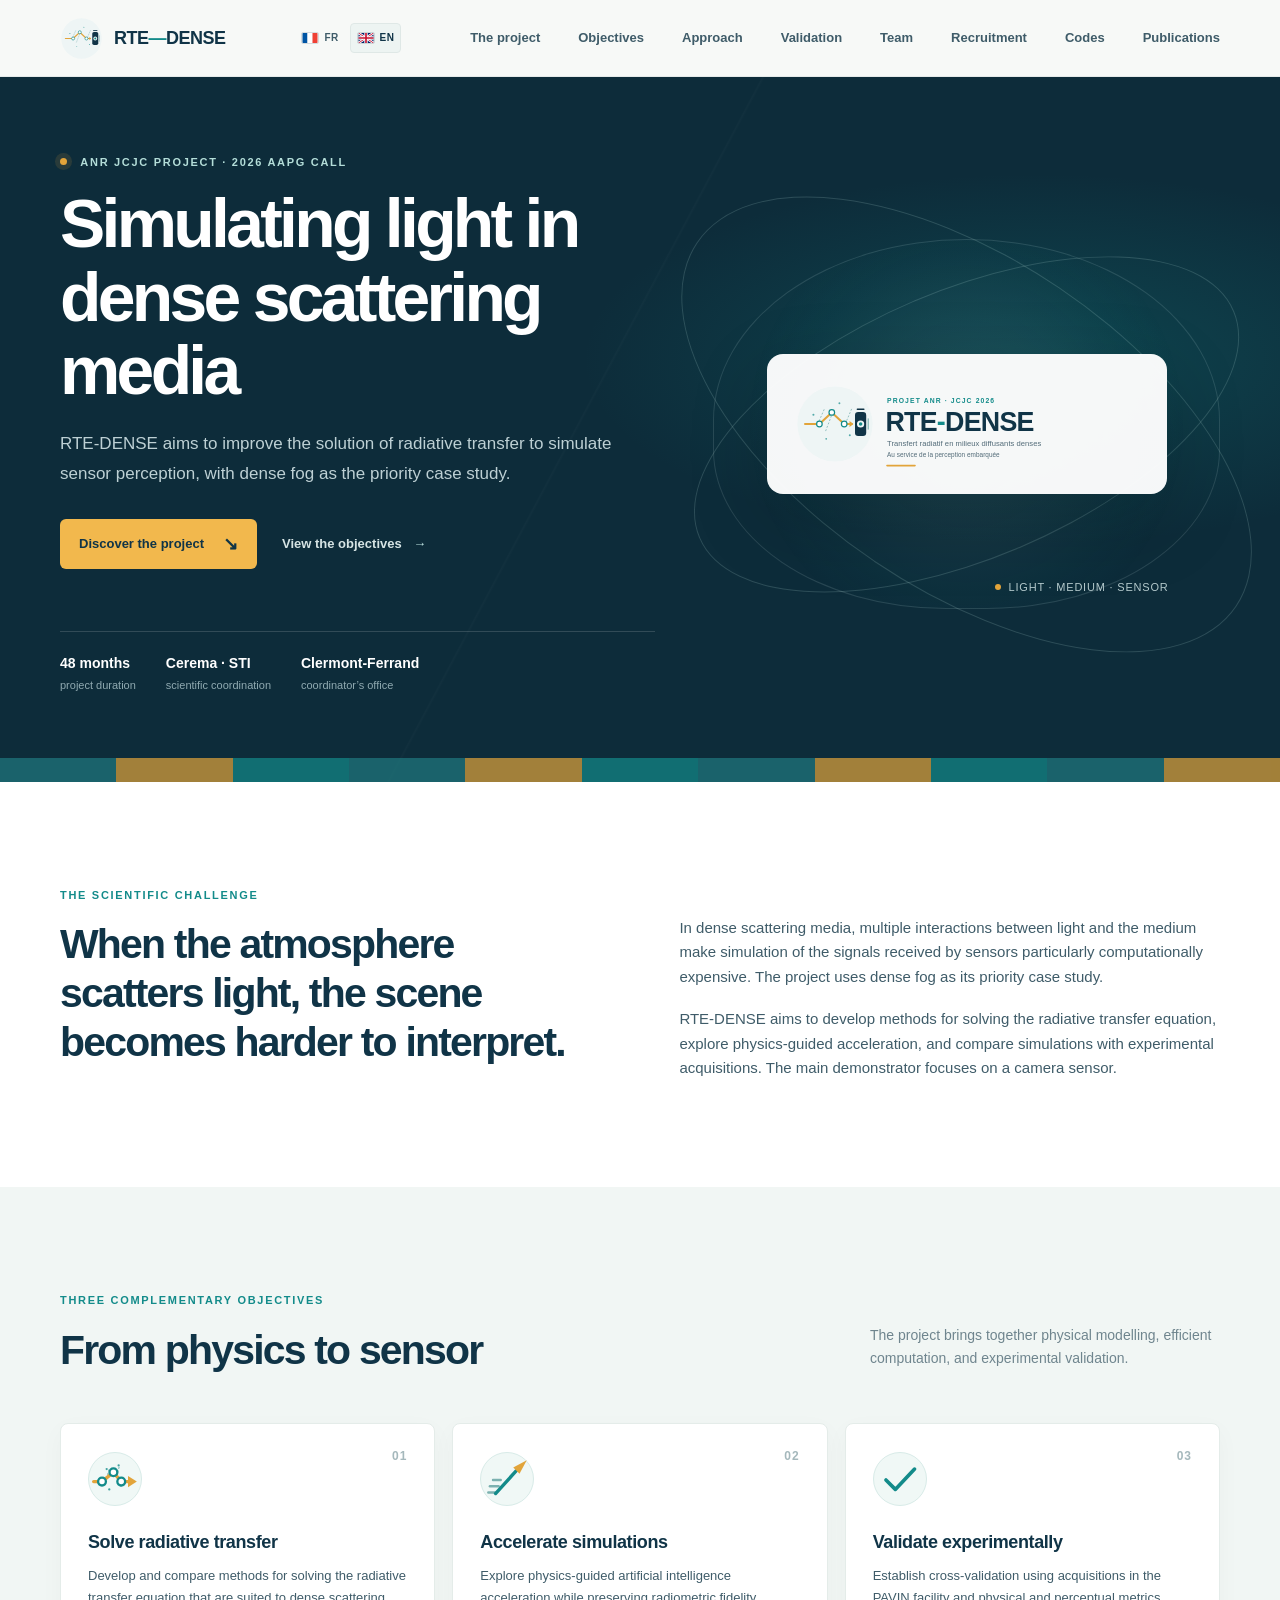
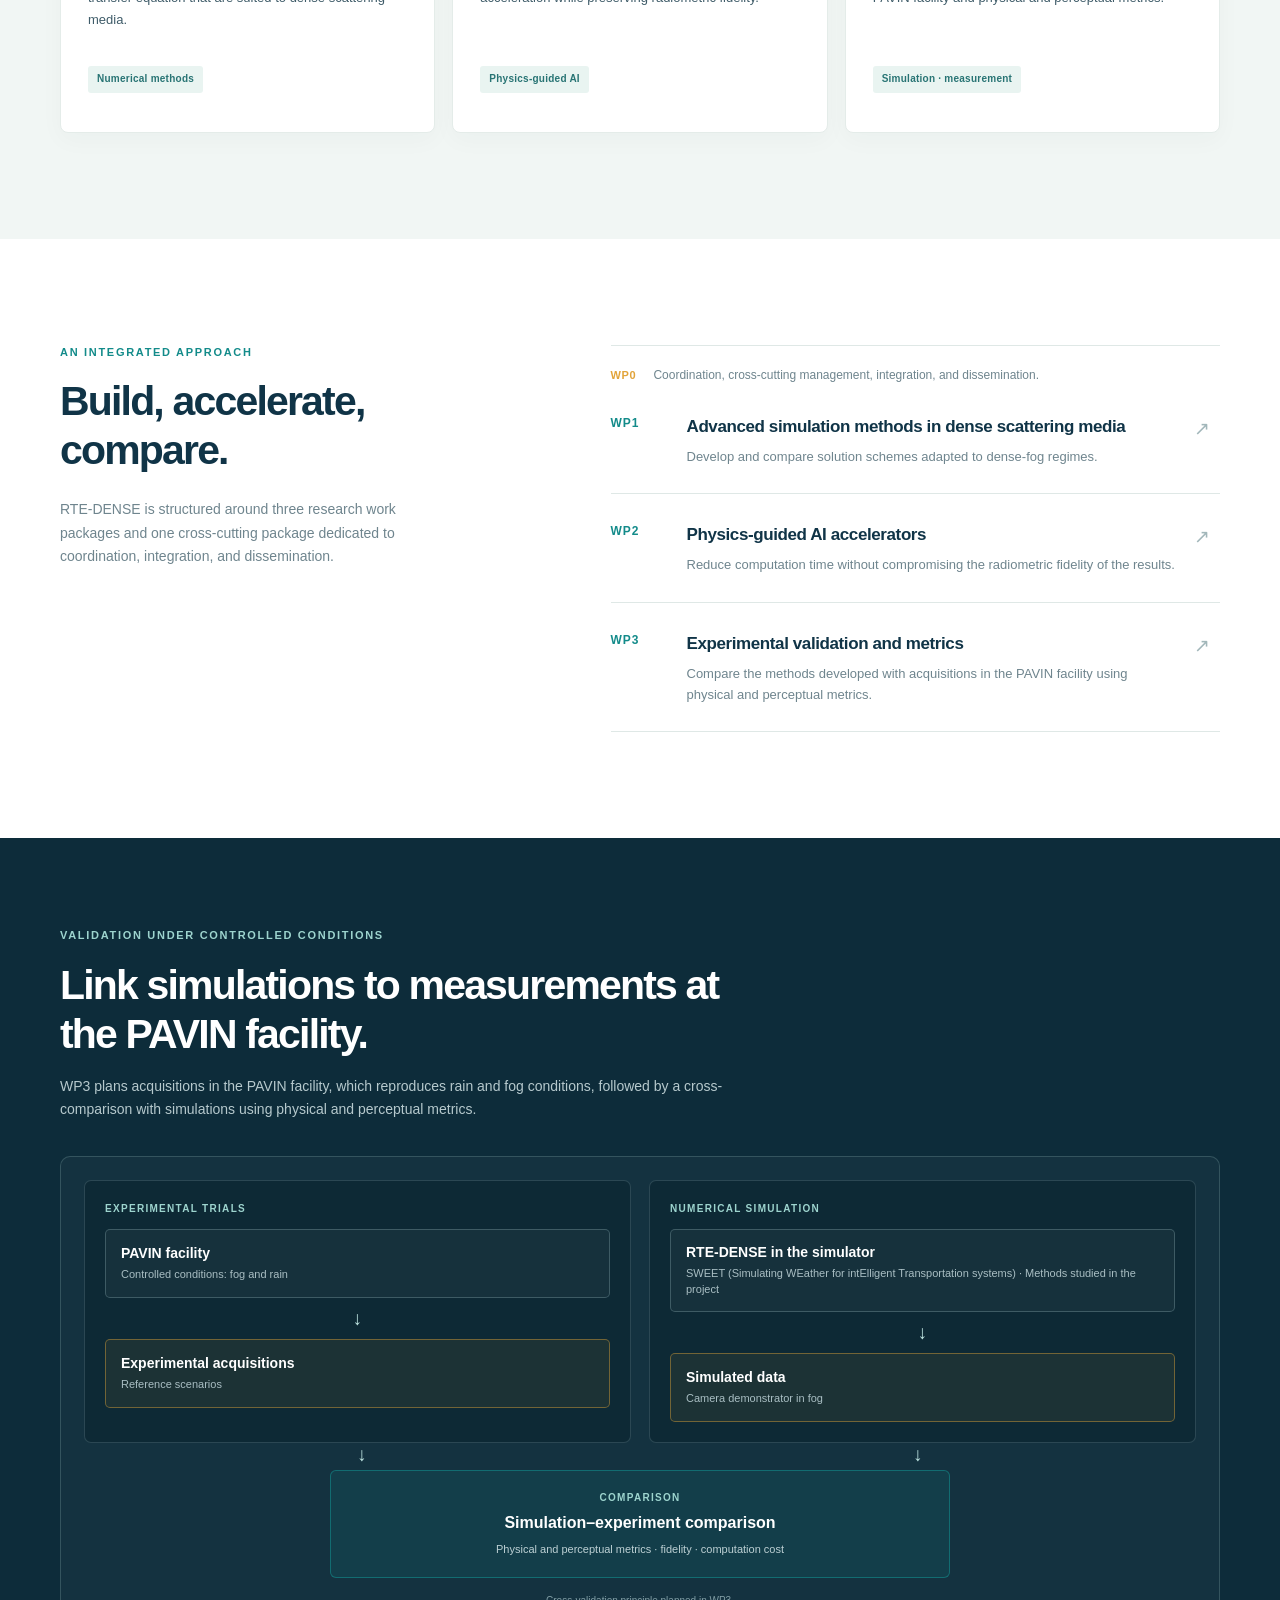
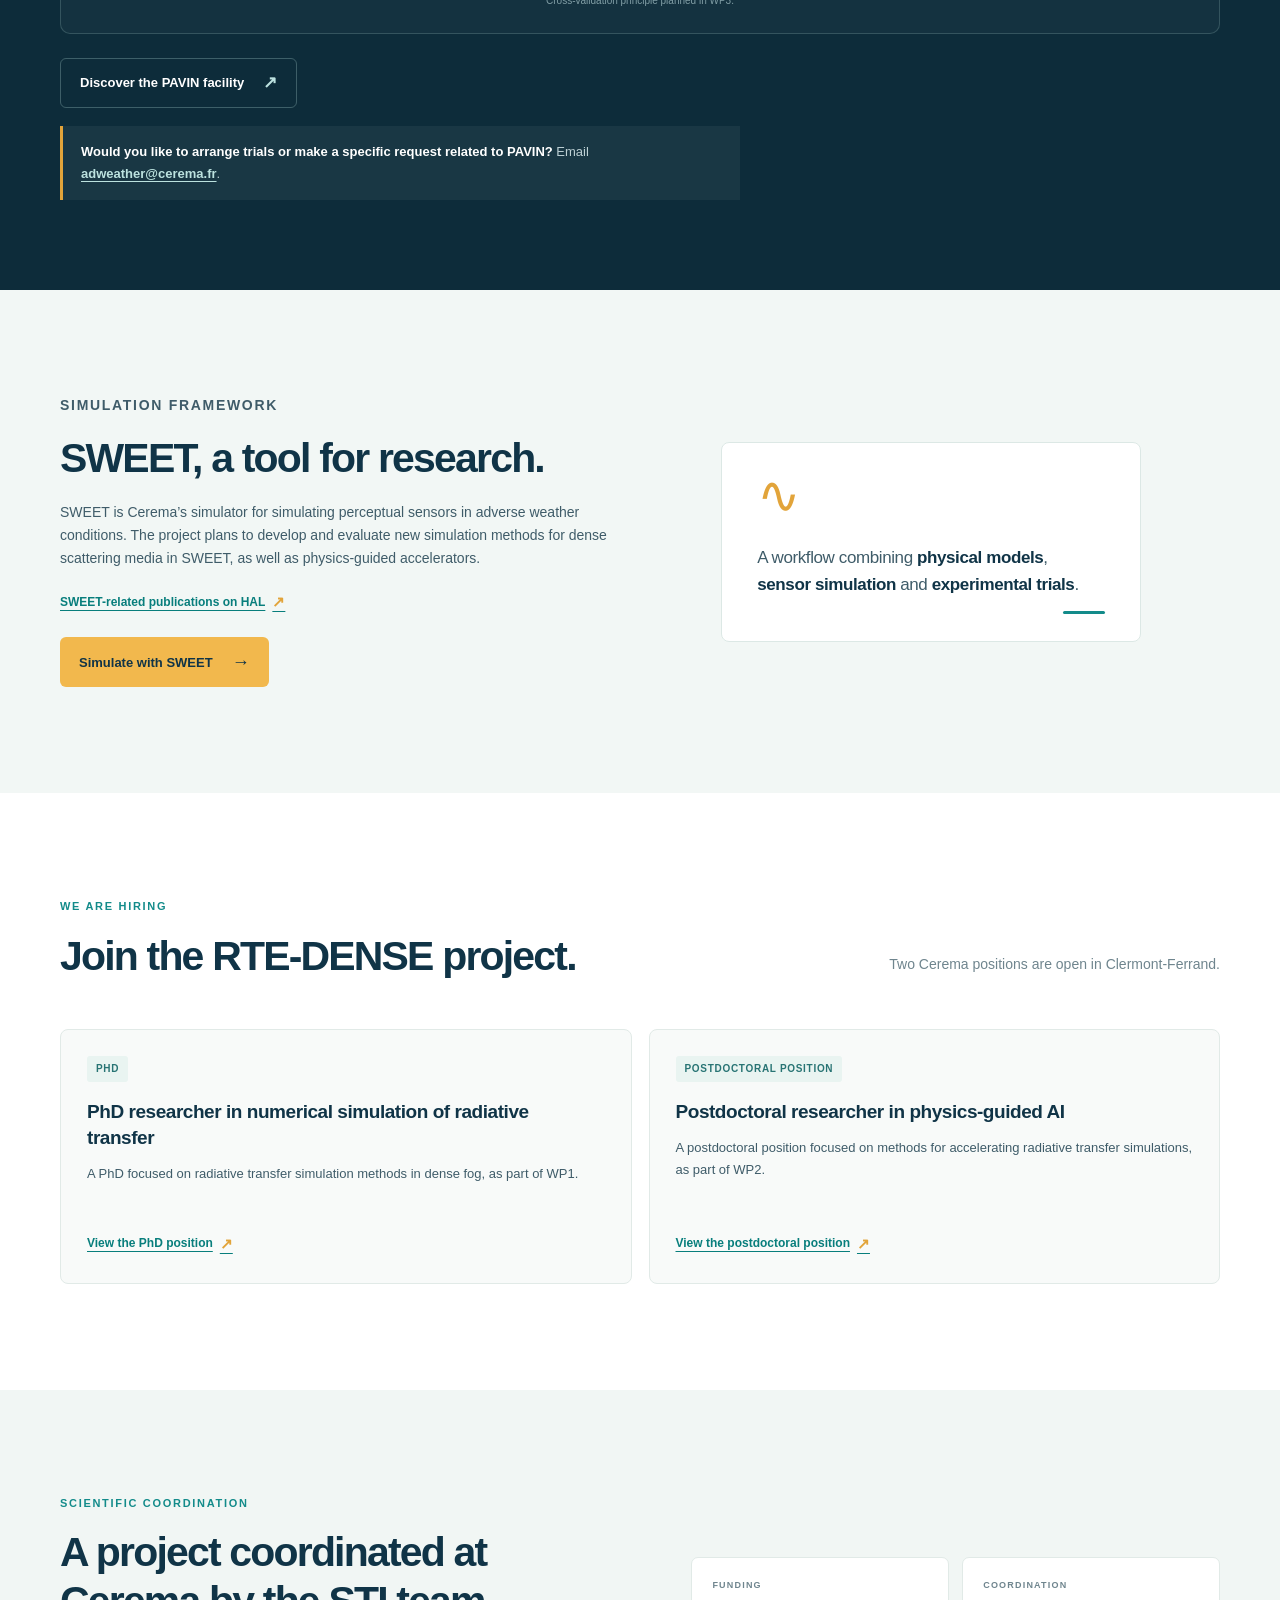
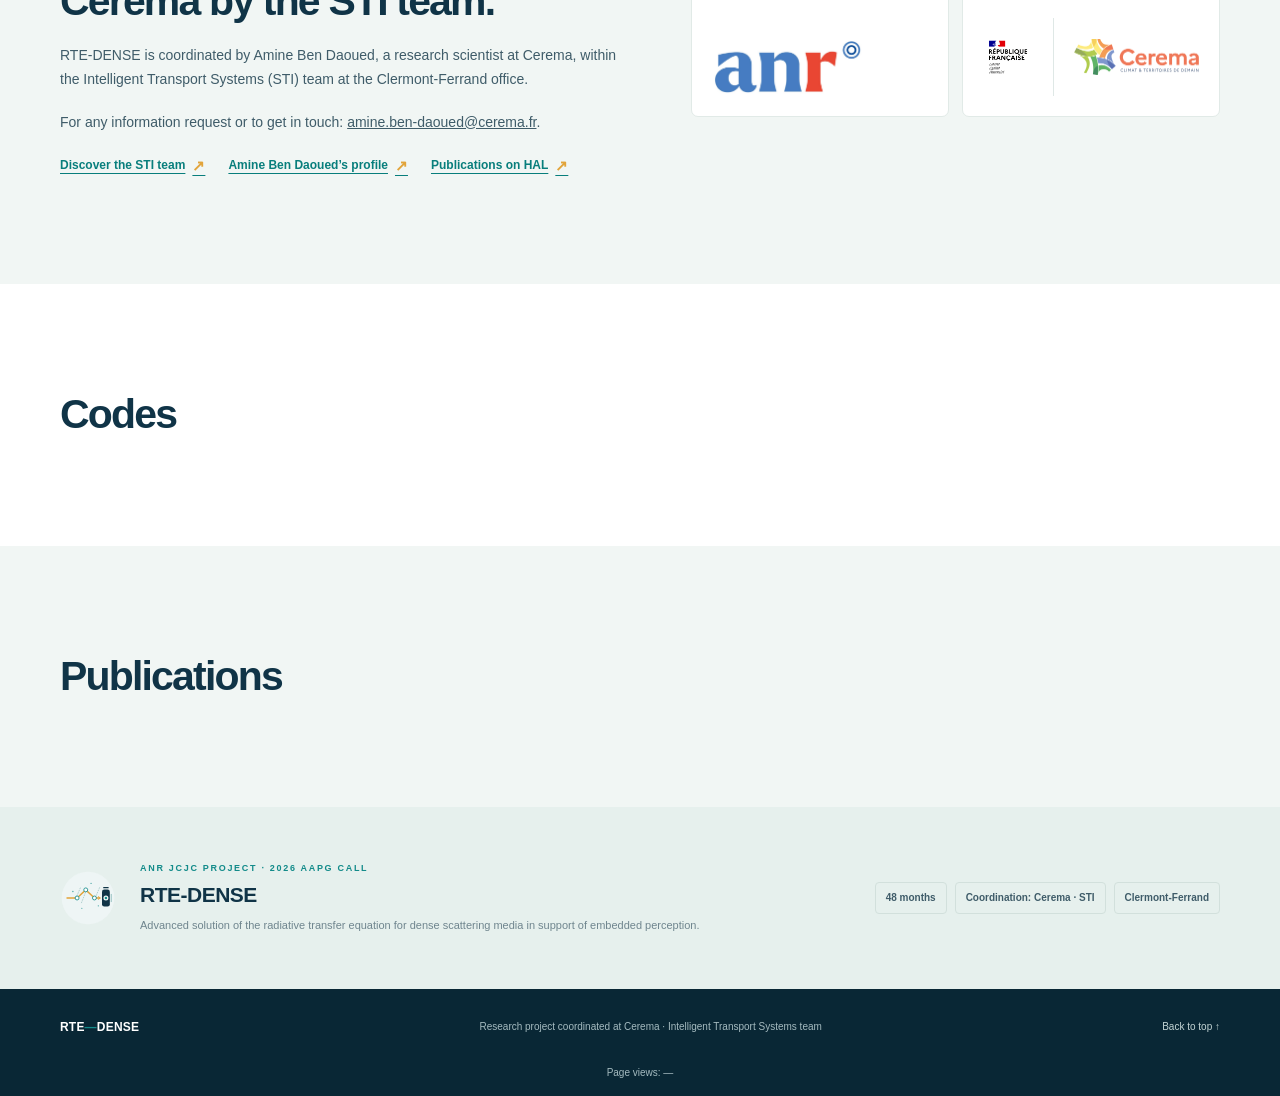
==== commit c036aafb: "modif mineure texte" ====
--- a/index.en.html
+++ b/index.en.html
@@ -72,7 +72,7 @@
         <div class="wrap intro-grid">
           <div>
             <p class="section-kicker">The scientific challenge</p>
-            <h2>When the atmosphere scatters light, the scene becomes harder to read.</h2>
+            <h2>When the atmosphere scatters light, the scene becomes harder to interpret.</h2>
           </div>
           <div class="intro-copy">
             <p>In dense scattering media, multiple interactions between light and the medium make simulation of the signals received by sensors particularly computationally expensive. The project uses dense fog as its priority case study.</p>
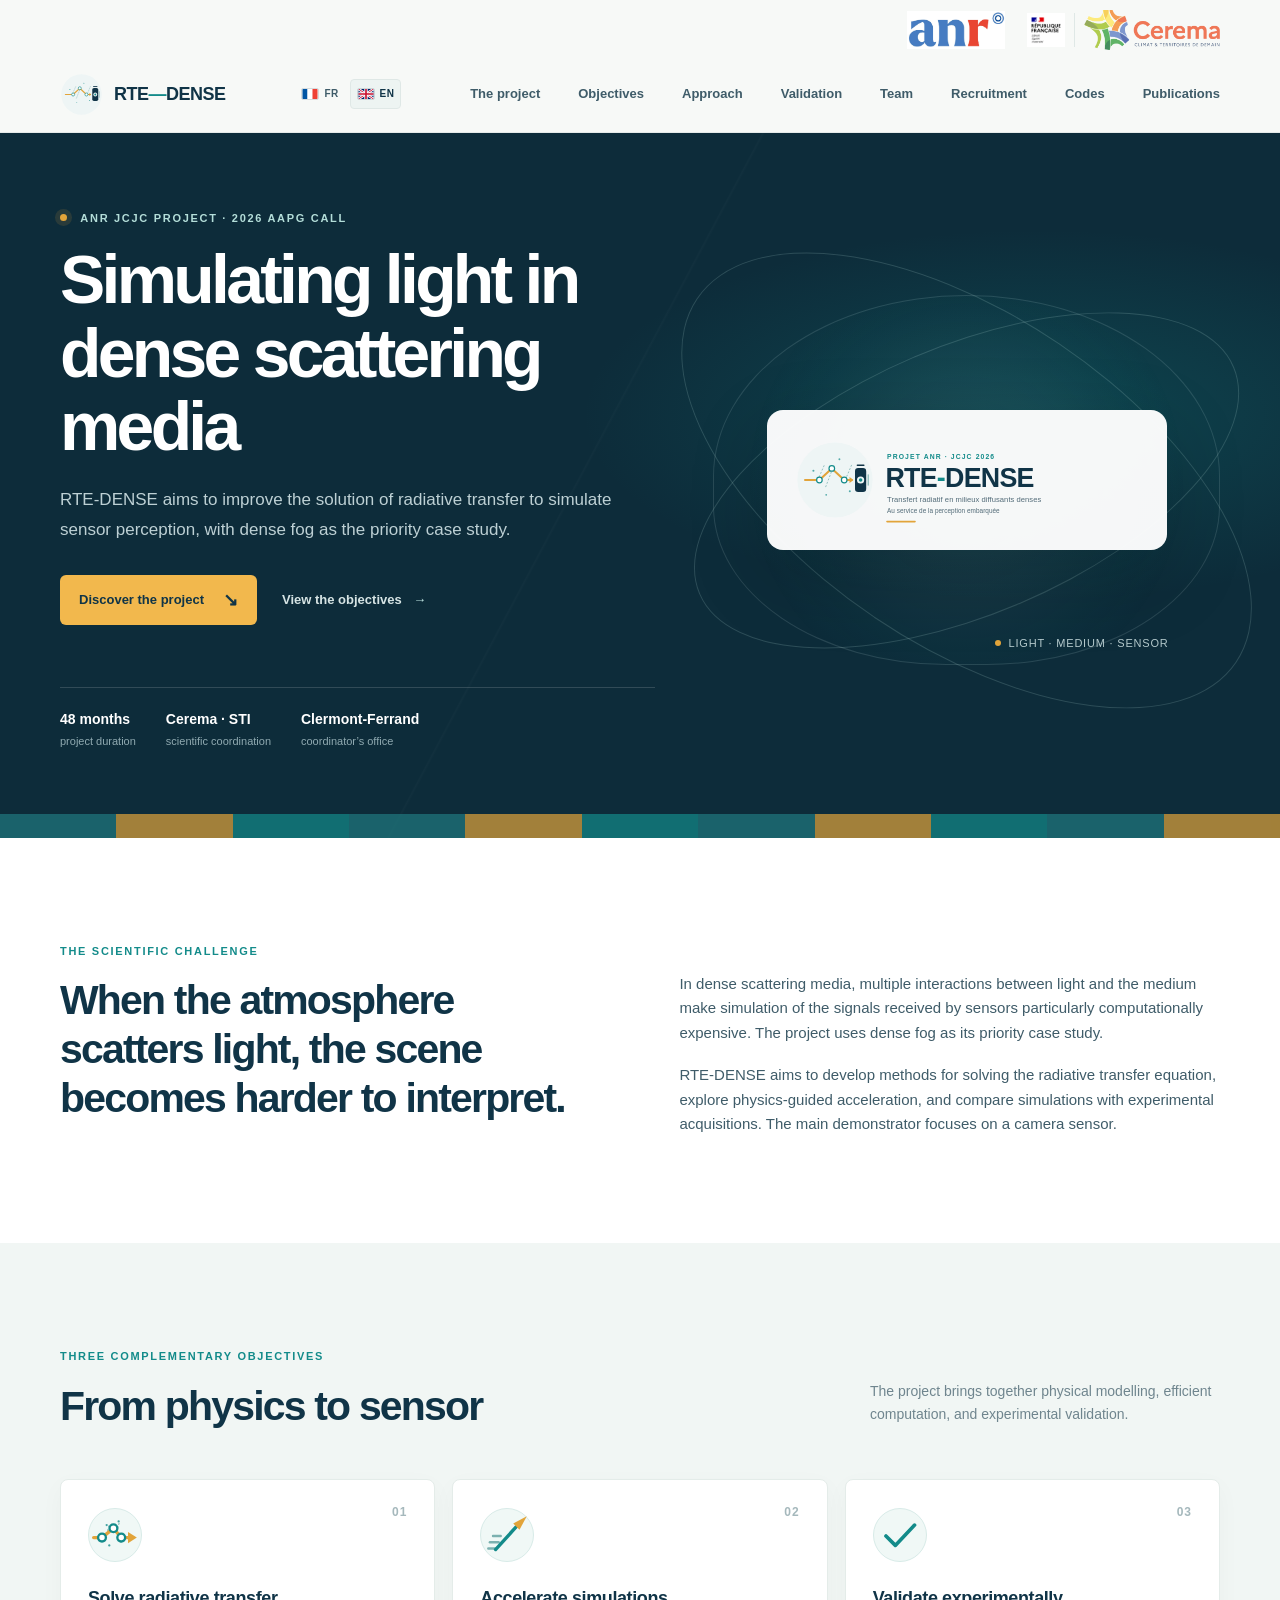
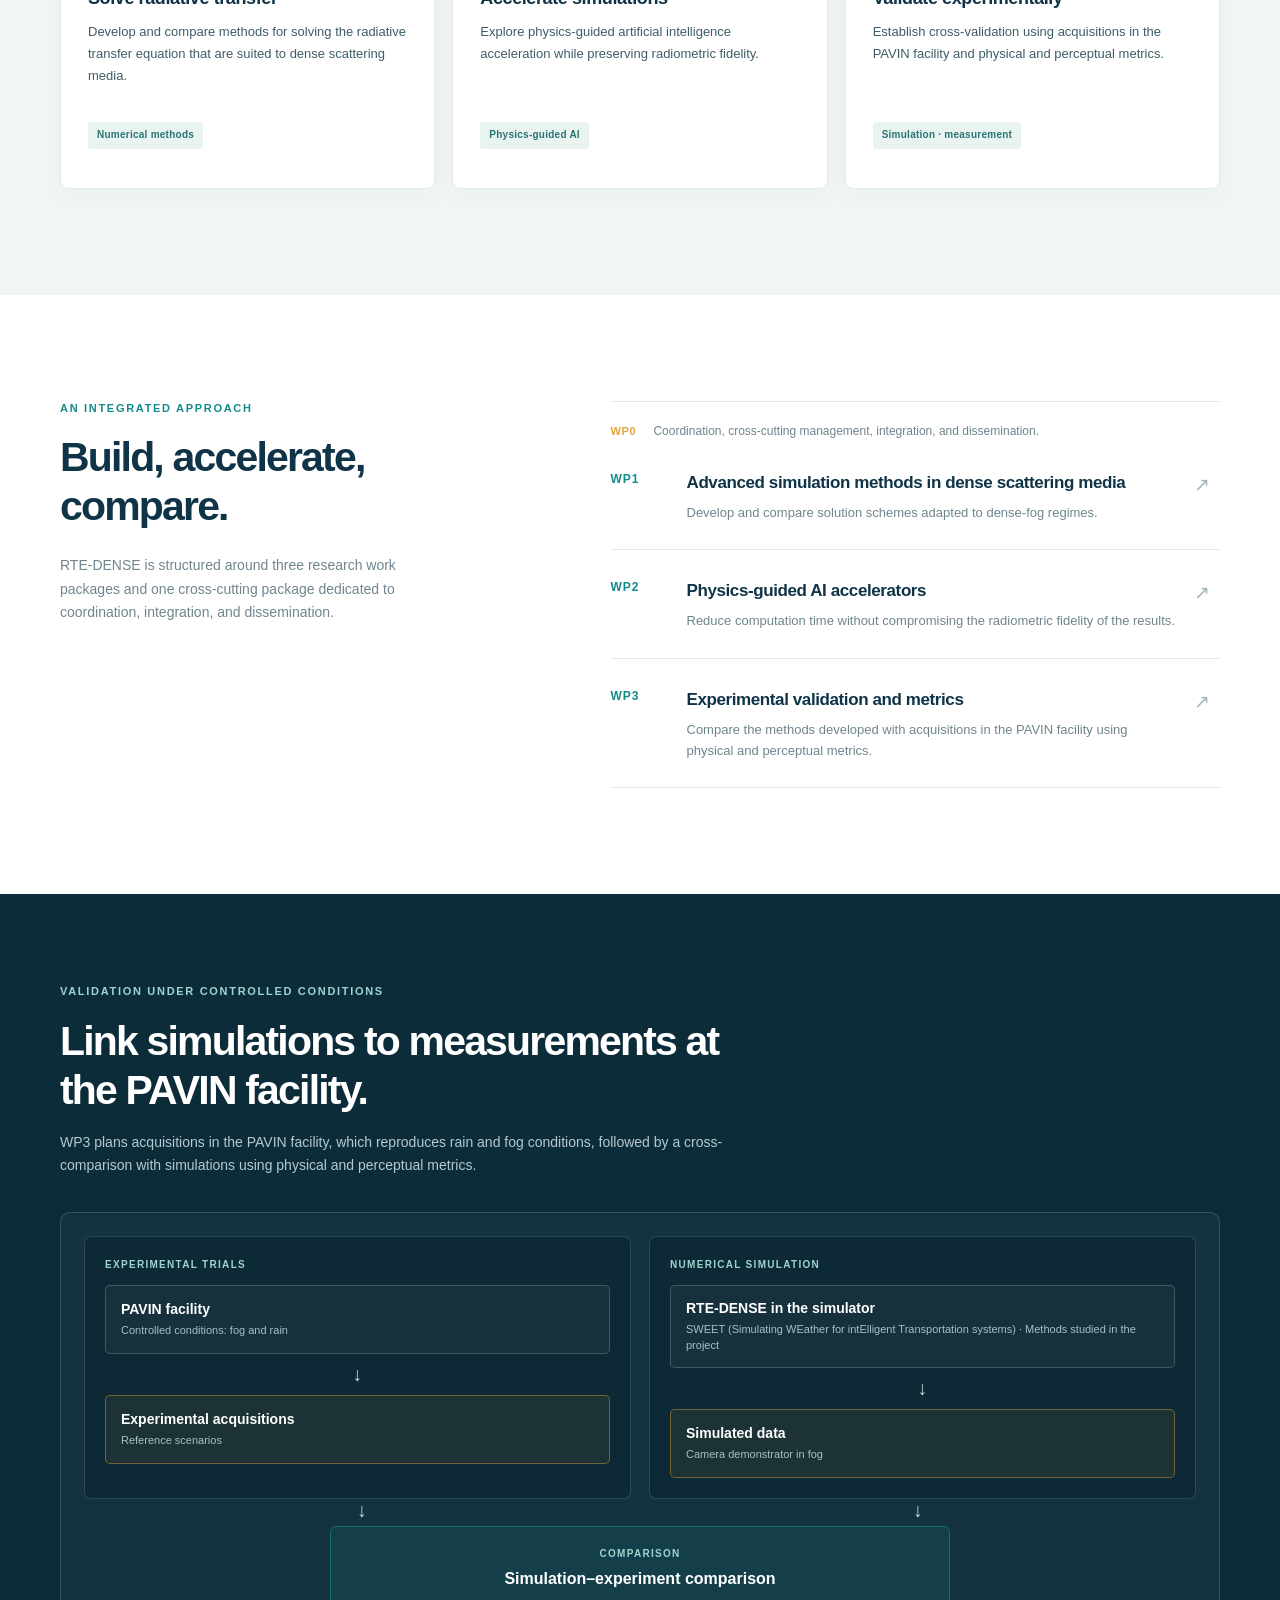
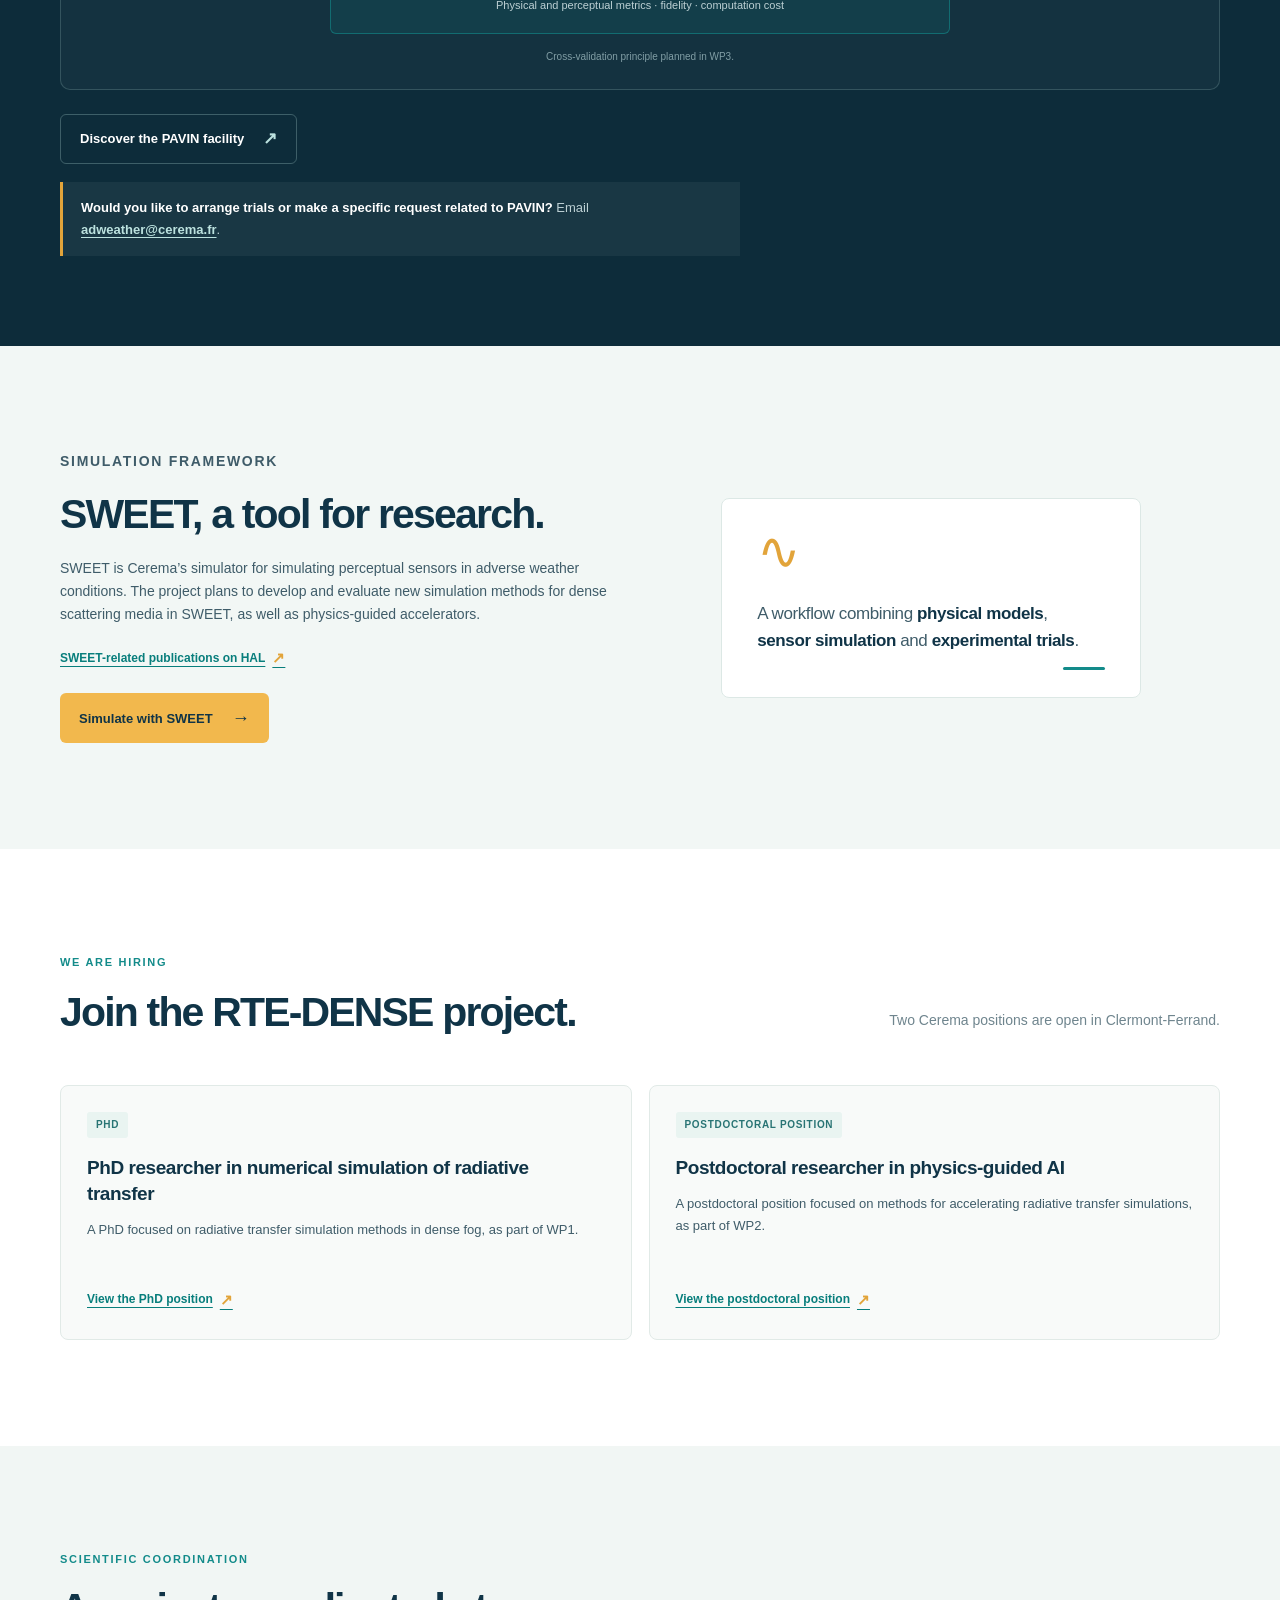
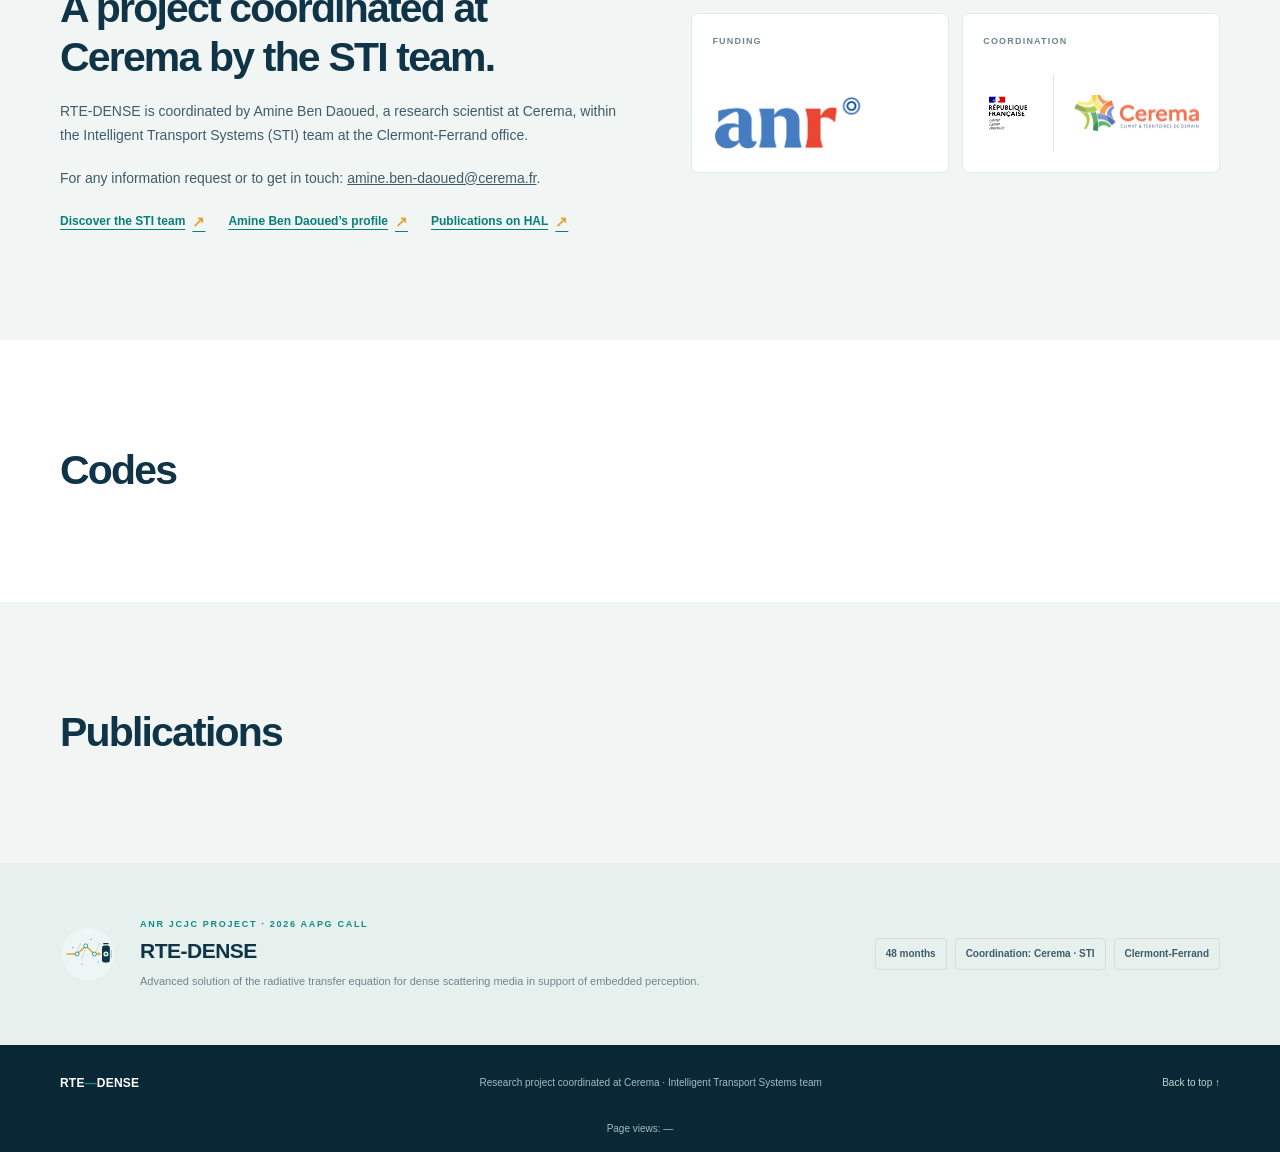
==== commit 6672cc97: "ajout logos en haut de page" ====
--- a/index.en.html
+++ b/index.en.html
@@ -13,6 +13,14 @@
     <a class="skip-link" href="#contenu">Skip to content</a>
 
     <header class="site-header">
+      <div class="site-partner-logos wrap" role="group" aria-label="Project partner logos">
+        <img class="header-anr-logo" src="assets/ANR-logo-2021-sigle.jpg" alt="ANR, French National Research Agency">
+        <a class="header-cerema-lockup" href="https://www.cerema.fr/fr/innovation-recherche/recherche/equipes/sti-systemes-transports-intelligents-infrastructure-demain" target="_blank" rel="noreferrer" aria-label="Cerema and the French Republic — STI team">
+          <img class="header-republique-logo" src="assets/republique_francaise.png" alt="French Republic">
+          <span class="header-logo-divider" aria-hidden="true"></span>
+          <img class="header-cerema-logo" src="assets/cerema_horizontal.png" alt="Cerema — Climate & territories of tomorrow">
+        </a>
+      </div>
       <div class="wrap header-inner">
         <a class="brand" href="#accueil" aria-label="RTE-DENSE, home">
           <img src="assets/RTE-DENSE-icon.svg" alt="" width="48" height="48">
--- a/styles.css
+++ b/styles.css
@@ -279,3 +279,21 @@
 @media (prefers-reduced-motion: reduce) {
   *, *::before, *::after { scroll-behavior: auto !important; transition-duration: .01ms !important; }
 }
+
+/* Logos ANR, République française et Cerema en haut de page */
+.site-partner-logos { display: flex; align-items: center; justify-content: flex-end; gap: 22px; min-height: 56px; padding-block: 8px 4px; }
+.site-partner-logos img { display: block; height: auto; object-fit: contain; }
+.site-partner-logos .header-anr-logo { width: 98px; max-height: 42px; }
+.site-partner-logos .header-cerema-lockup { display: flex; align-items: center; gap: 9px; text-decoration: none; }
+.site-partner-logos .header-republique-logo { width: 38px; max-height: 44px; }
+.site-partner-logos .header-logo-divider { width: 1px; height: 34px; background: #dfe8e6; }
+.site-partner-logos .header-cerema-logo { width: 136px; max-height: 42px; }
+
+@media (max-width: 680px) {
+  .site-partner-logos { justify-content: center; gap: 16px; min-height: 48px; padding-block: 7px 3px; }
+  .site-partner-logos .header-anr-logo { width: 76px; max-height: 36px; }
+  .site-partner-logos .header-cerema-lockup { gap: 7px; }
+  .site-partner-logos .header-republique-logo { width: 32px; max-height: 38px; }
+  .site-partner-logos .header-logo-divider { height: 30px; }
+  .site-partner-logos .header-cerema-logo { width: 112px; max-height: 36px; }
+}
